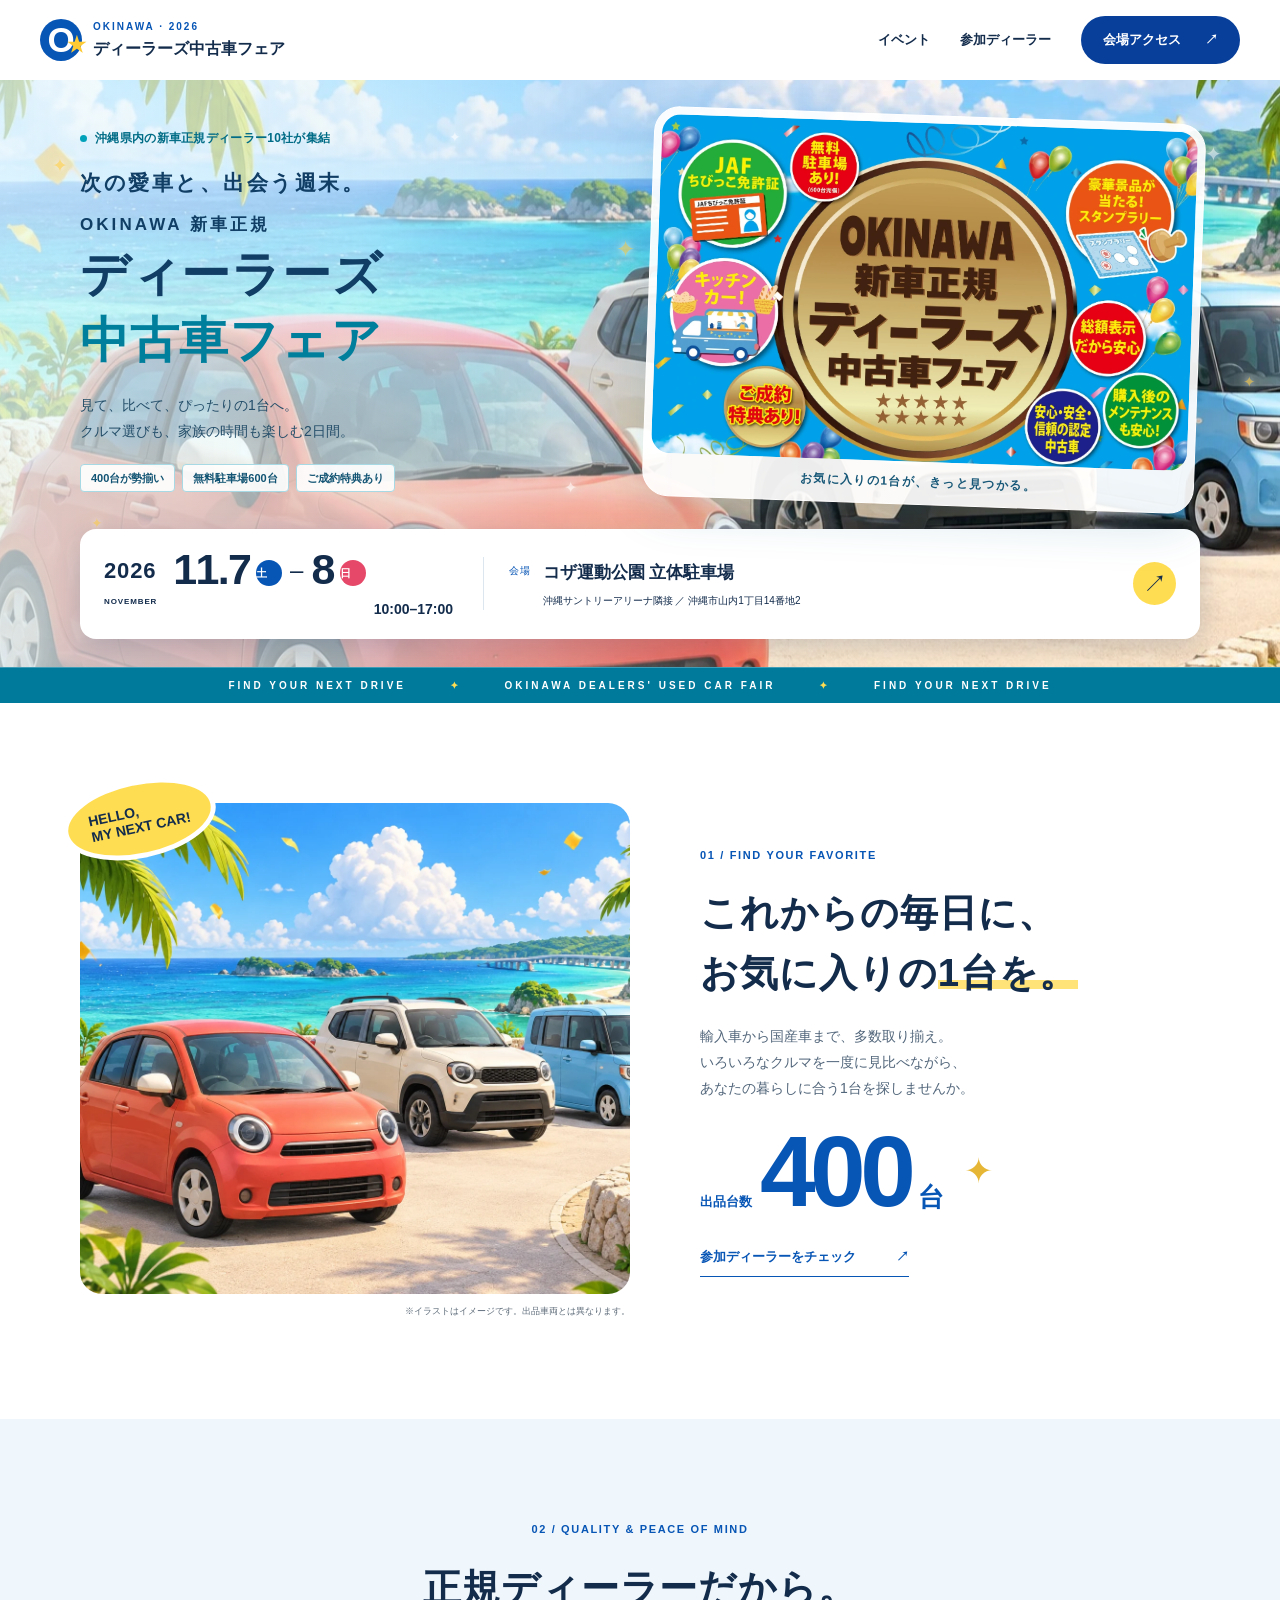
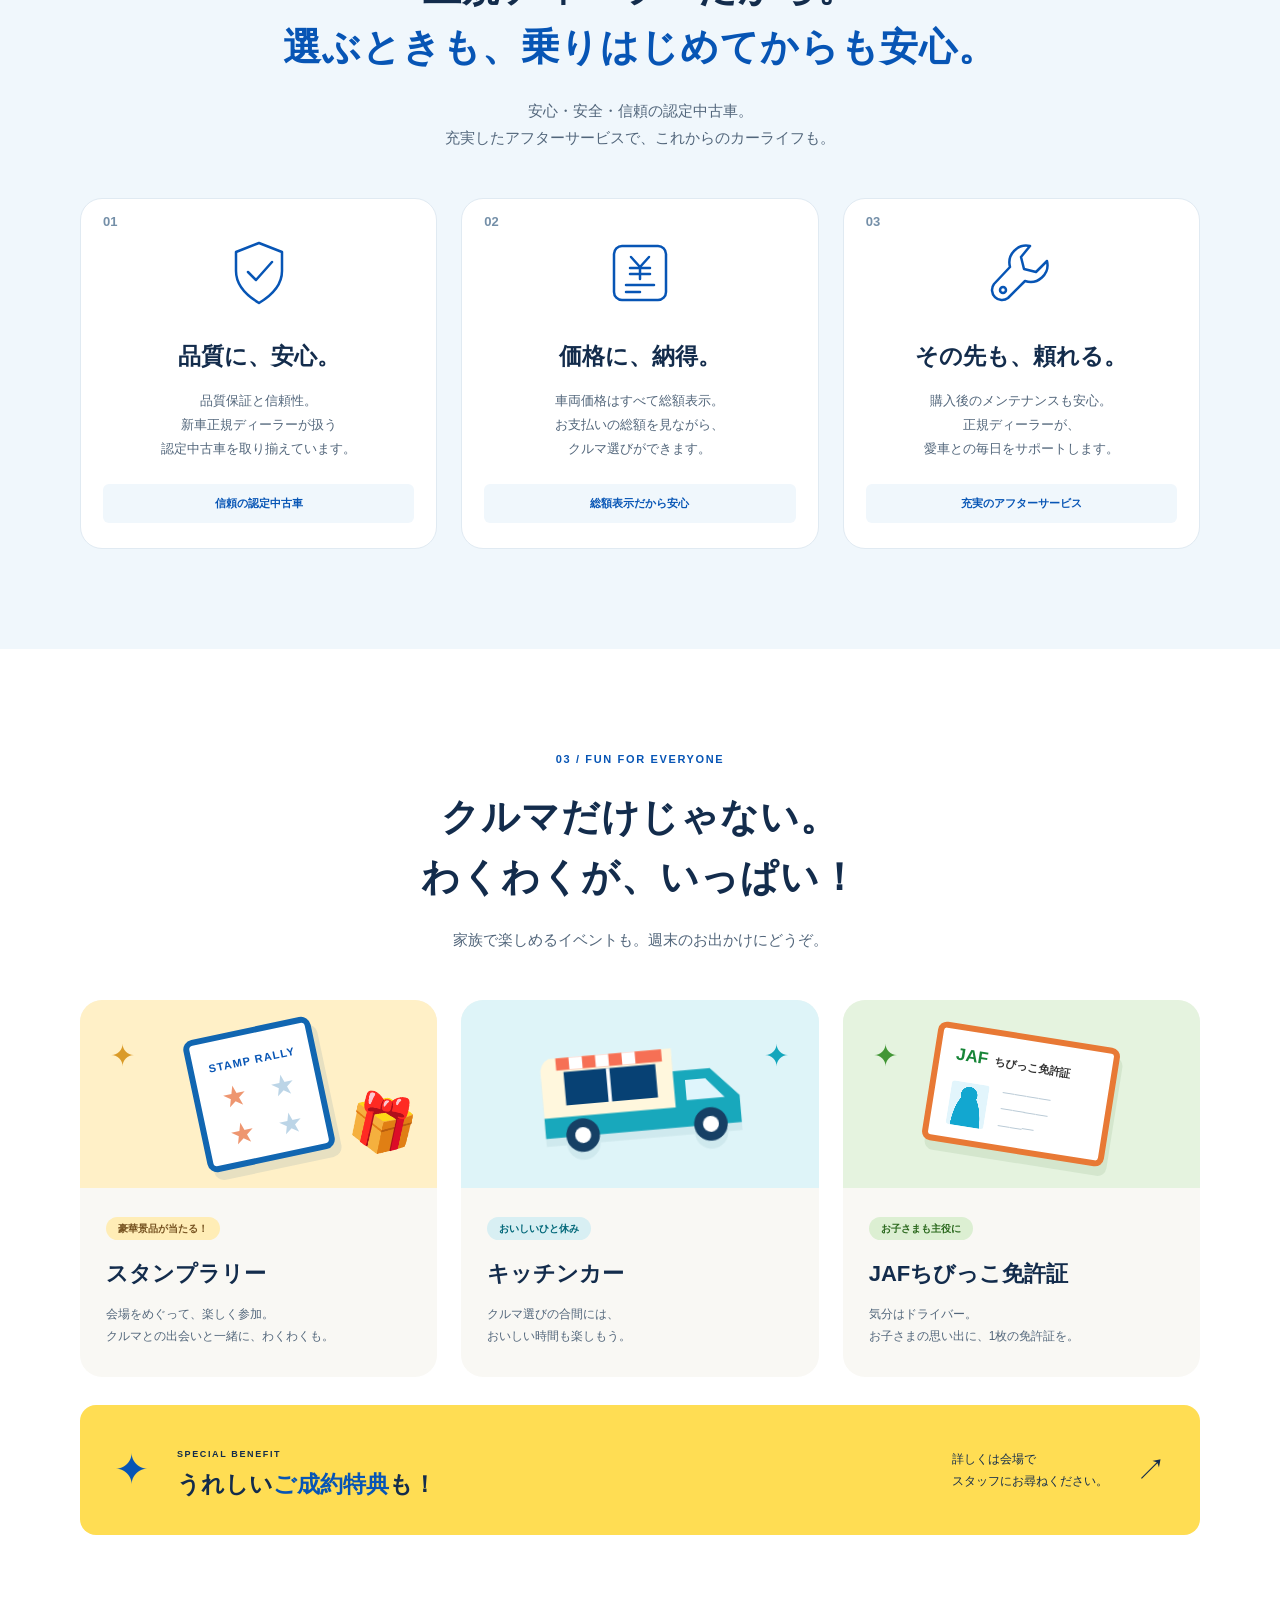
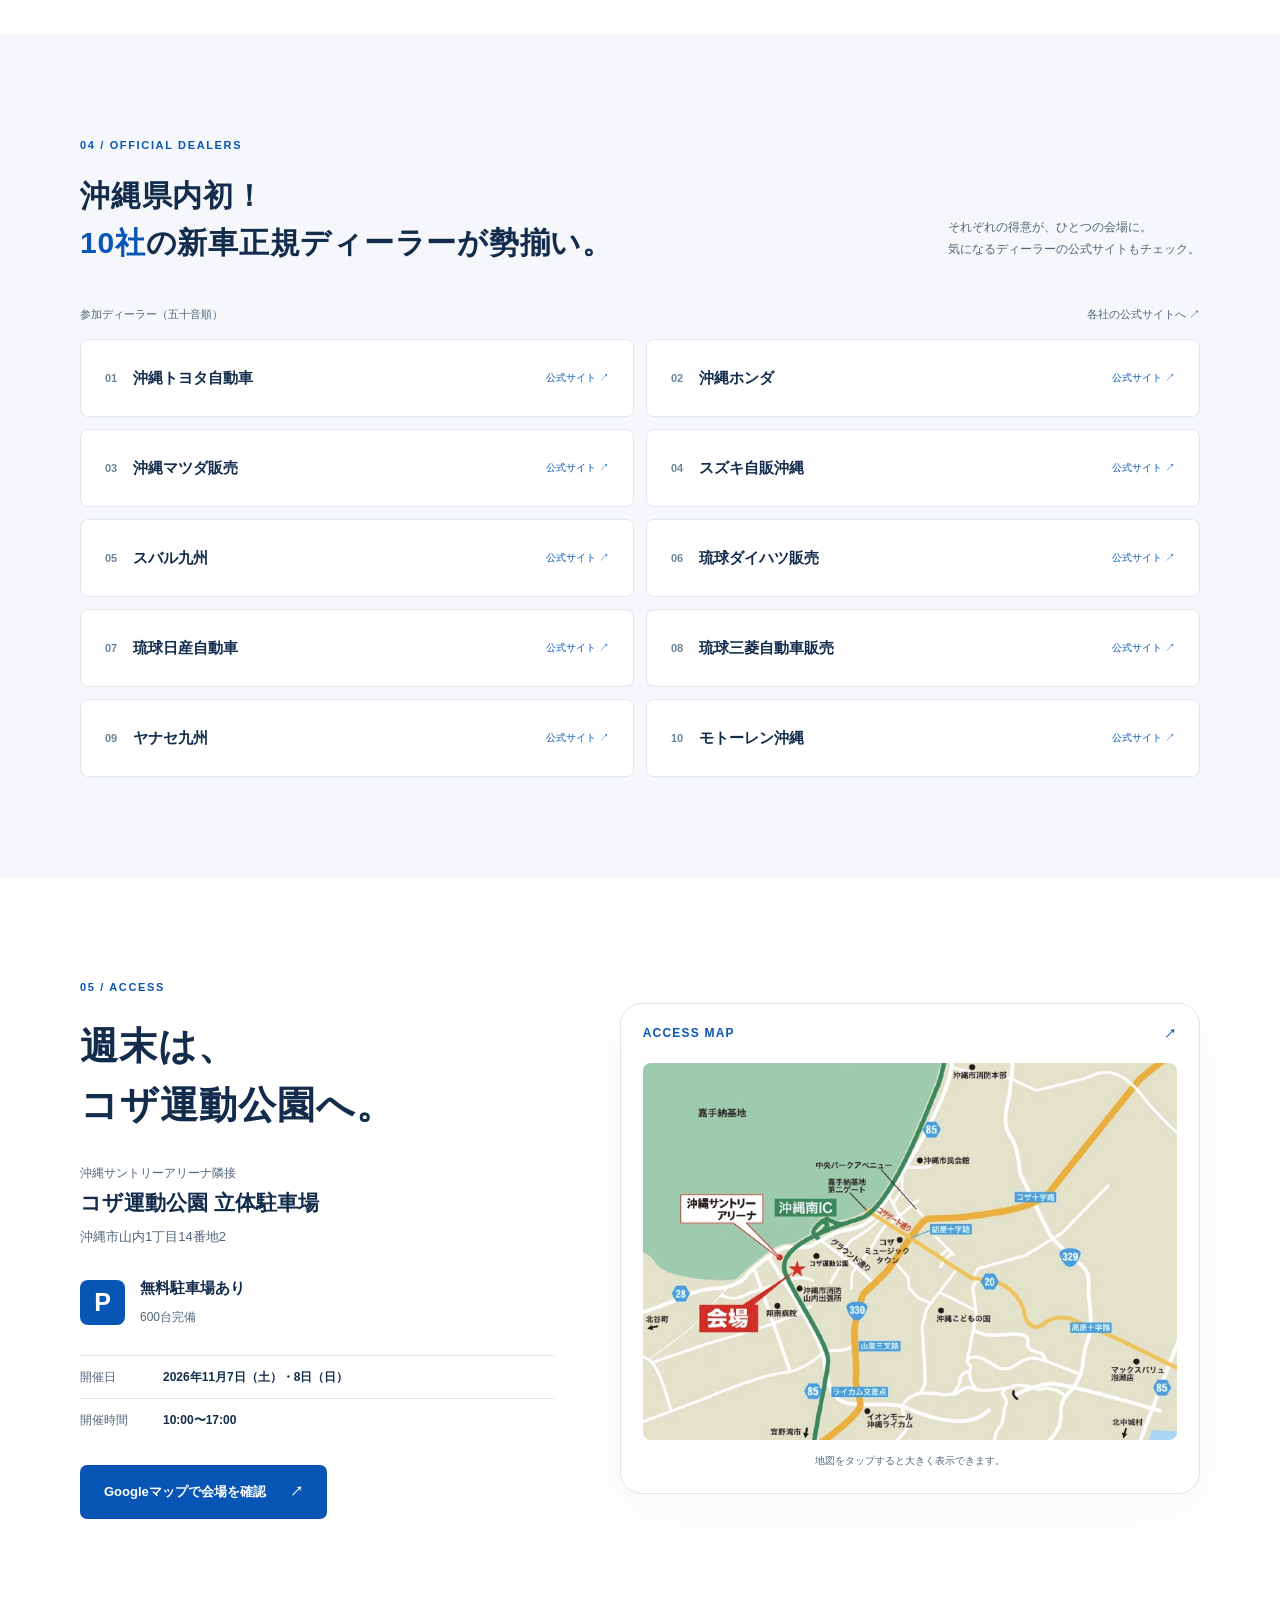
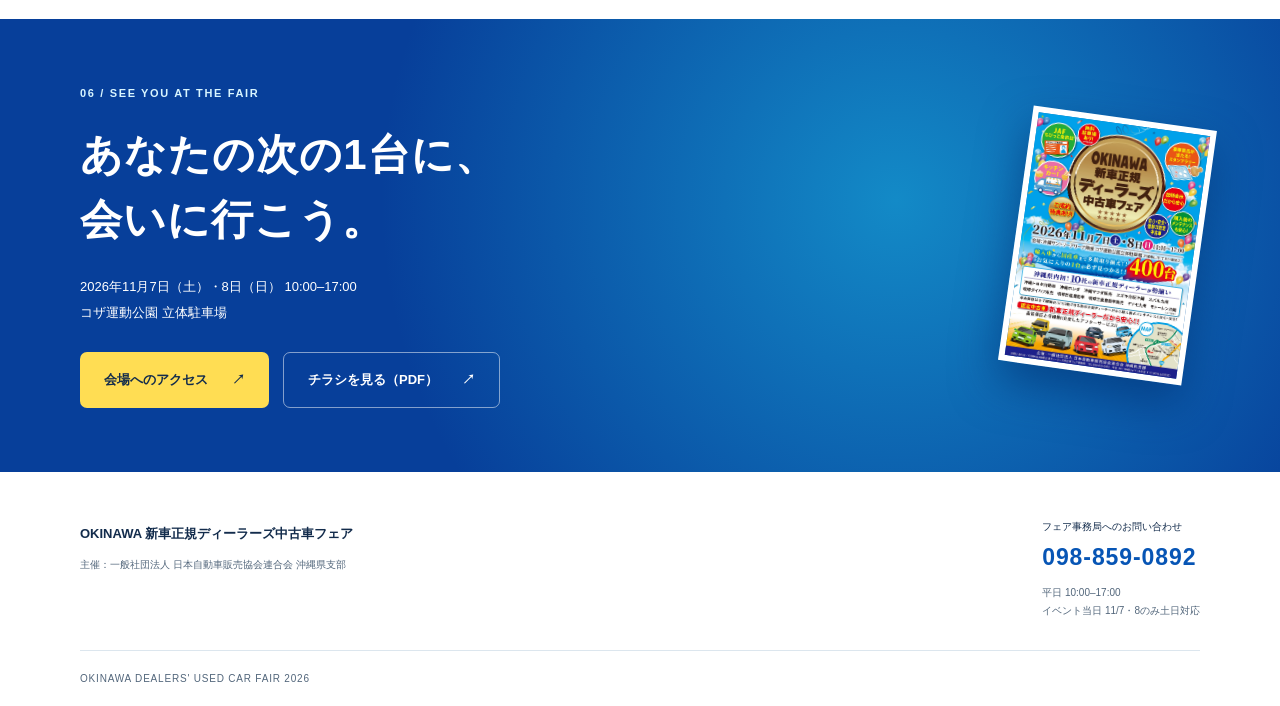
==== index.html @ 6bed88ba "Publish desktop hero sparkle effect" ====
<!doctype html>
<html lang="ja">
<head>
  <meta charset="utf-8">
  <meta name="robots" content="noindex, nofollow">
  <meta name="viewport" content="width=device-width, initial-scale=1">
  <title>OKINAWA 新車正規ディーラーズ中古車フェア｜2026年11月7日・8日</title>
  <meta name="description" content="沖縄県内10社の新車正規ディーラーが勢揃い。400台の中古車からお気に入りの1台を。2026年11月7日・8日、コザ運動公園立体駐車場で開催。無料駐車場600台完備。">
  <meta name="theme-color" content="#073f9a">
  <link rel="icon" href="./assets/favicon.svg" type="image/svg+xml">
  <link rel="stylesheet" href="./styles.css?v=20261006-sparkle9">
  <script src="./script.js?v=20261006-sparkle9" defer></script>
  <link rel="stylesheet" href="./sp-preview.css?v=20261006-sparkle9">
</head>
<body>
<svg xmlns="http://www.w3.org/2000/svg" width="0" height="0" style="position:absolute" aria-hidden="true"><symbol id="shield" viewBox="0 0 72 72"><path d="M36 6l23 9v19c0 16-13 26-23 32C26 60 13 50 13 34V15z"/><path d="M25 35l8 8 16-18"/></symbol><symbol id="price" viewBox="0 0 72 72"><rect x="10" y="9" width="52" height="54" rx="8"/><path d="M22 48h28M22 55h14M27 20l9 10 9-10M36 30v12M26 31h20M26 37h20"/></symbol><symbol id="tools" viewBox="0 0 72 72"><path d="M45 9a17 17 0 0 0-20 21L9 47a10 10 0 0 0 14 14l17-17A17 17 0 0 0 62 24L51 35l-12-3-3-12z"/><circle cx="18" cy="53" r="3"/></symbol></svg>
  <a class="skip-link" href="#main">本文へ移動</a>
  <header class="header">
    <a class="brand" href="#top" aria-label="OKINAWA ディーラーズ中古車フェア トップ"><span class="brand-mark" aria-hidden="true">O<span>★</span></span><span><small>OKINAWA · 2026</small>ディーラーズ中古車フェア</span></a>
    <nav aria-label="メインナビゲーション"><a href="#fun">イベント</a><a href="#dealers">参加ディーラー</a><a class="nav-access" href="#access">会場アクセス <span aria-hidden="true">↗</span></a></nav>
  </header>
  <main id="main">
    <section class="hero" id="top" aria-labelledby="hero-title">
      <div class="hero-scenery" aria-hidden="true"></div>
      <div class="hero-sparkles" aria-hidden="true"><span style="--x:4%;--y:12%;--size:22px;--delay:-0.00s">✦</span><span style="--x:35%;--y:8%;--size:16px;--delay:-0.31s">✦</span><span style="--x:48%;--y:25%;--size:27px;--delay:-0.62s">✦</span><span style="--x:94%;--y:10%;--size:24px;--delay:-0.93s">✦</span><span style="--x:97%;--y:47%;--size:18px;--delay:-1.24s">✦</span><span style="--x:44%;--y:64%;--size:19px;--delay:-1.55s">✦</span><span style="--x:7%;--y:70%;--size:16px;--delay:-1.86s">✦</span><span style="--x:54%;--y:7%;--size:12px;--delay:-2.17s">✦</span><span style="--x:73%;--y:73%;--size:14px;--delay:-2.48s">✦</span><span style="--x:29%;--y:76%;--size:13px;--delay:-2.79s">✦</span></div>
      <div class="hero-inner container">
        <div class="sp-hero-visual"><img src="./assets/hero-sp.webp" alt="" width="1024" height="1536" fetchpriority="high"><small>※車両・風景はイメージです。</small></div>
        <div class="hero-copy">
          <p class="eyebrow light"><span></span> 沖縄県内の新車正規ディーラー10社が集結</p>
          <p class="hero-kicker">次の愛車と、出会う週末。</p>
          <h1 id="hero-title"><span>OKINAWA 新車正規</span>ディーラーズ<br><em>中古車フェア</em></h1>
          <p class="hero-lead">見て、比べて、ぴったりの1台へ。<br>クルマ選びも、家族の時間も楽しむ2日間。</p>
          <div class="hero-tags"><span>400台が勢揃い</span><span>無料駐車場600台</span><span>ご成約特典あり</span></div>
        </div>
        <div class="hero-art"><img src="./assets/hero-flyer.webp" alt="金色のメダルを囲むバルーン。JAFちびっこ免許証、キッチンカー、スタンプラリーも楽しめる中古車フェア" width="1489" height="943" fetchpriority="high"><span class="art-caption">お気に入りの1台が、きっと見つかる。</span></div>
        <div class="event-bar">
          <div class="event-date"><span class="date-year">2026<br><small>NOVEMBER</small></span><div><time datetime="2026-11-07">11.7<span class="day saturday">土</span></time><span class="date-separator">–</span><time datetime="2026-11-08">8<span class="day sunday">日</span></time><span class="time">10:00–17:00</span></div></div>
          <div class="event-place"><span class="label">会場</span><div><strong>コザ運動公園 立体駐車場</strong><small>沖縄サントリーアリーナ隣接 ／ 沖縄市山内1丁目14番地2</small></div></div>
          <a class="round-arrow" href="#access" aria-label="会場へのアクセスを見る">↗</a>
        </div>
      </div>
      <div class="hero-bottom" aria-hidden="true">FIND YOUR NEXT DRIVE <span>✦</span> OKINAWA DEALERS' USED CAR FAIR <span>✦</span> FIND YOUR NEXT DRIVE</div>
    </section>

    <section class="section selection container" aria-labelledby="selection-title">
      <div class="selection-photo"><img src="./assets/okinawa-drive.webp" alt="沖縄の青い海を背景に並ぶ、赤・白・青の車のイメージイラスト" width="1536" height="1024" loading="lazy"><span class="photo-note">※イラストはイメージです。出品車両とは異なります。</span><div class="photo-sticker">HELLO,<br>MY NEXT CAR!</div></div>
      <div class="selection-copy"><p class="eyebrow">01 / FIND YOUR FAVORITE</p><h2 id="selection-title">これからの毎日に、<br>お気に入りの<span class="underline">1台を。</span></h2><p>輸入車から国産車まで、多数取り揃え。<br>いろいろなクルマを一度に見比べながら、<br class="desktop-only">あなたの暮らしに合う1台を探しませんか。</p><div class="big-number"><span>出品台数</span><strong>400</strong><b>台</b><span class="number-star" aria-hidden="true">✦</span></div><a class="text-link" href="#dealers">参加ディーラーをチェック <span aria-hidden="true">↗</span></a></div>
    </section>

    <section class="section trust" id="quality" aria-labelledby="trust-title"><div class="container">
      <div class="section-heading"><p class="eyebrow">02 / QUALITY & PEACE OF MIND</p><h2 id="trust-title">正規ディーラーだから。<br><span class="blue">選ぶときも、乗りはじめてからも安心。</span></h2><p>安心・安全・信頼の認定中古車。<br>充実したアフターサービスで、これからのカーライフも。</p></div>
      <div class="trust-grid">
        <article class="trust-card"><span class="card-number">01</span><svg class="line-icon" aria-hidden="true"><use href="#shield"/></svg><h3>品質に、安心。</h3><p>品質保証と信頼性。<br>新車正規ディーラーが扱う<br>認定中古車を取り揃えています。</p><span class="card-tag">信頼の認定中古車</span></article>
        <article class="trust-card"><span class="card-number">02</span><svg class="line-icon" aria-hidden="true"><use href="#price"/></svg><h3>価格に、納得。</h3><p>車両価格はすべて総額表示。<br>お支払いの総額を見ながら、<br>クルマ選びができます。</p><span class="card-tag">総額表示だから安心</span></article>
        <article class="trust-card"><span class="card-number">03</span><svg class="line-icon" aria-hidden="true"><use href="#tools"/></svg><h3>その先も、頼れる。</h3><p>購入後のメンテナンスも安心。<br>正規ディーラーが、<br>愛車との毎日をサポートします。</p><span class="card-tag">充実のアフターサービス</span></article>
      </div>
    </div></section>

    <section class="section fun container" id="fun" aria-labelledby="fun-title"><div class="section-heading"><p class="eyebrow">03 / FUN FOR EVERYONE</p><h2 id="fun-title">クルマだけじゃない。<br>わくわくが、いっぱい！</h2><p>家族で楽しめるイベントも。週末のお出かけにどうぞ。</p></div>
      <div class="fun-grid">
        <article class="fun-card stamp"><div class="fun-art" aria-hidden="true"><div class="stamp-sheet"><span>STAMP RALLY</span><div>★<i>★</i>★<i>★</i></div></div><span class="spark">✦</span><span class="gift-box">🎁</span></div><div class="fun-content"><span class="pill">豪華景品が当たる！</span><h3>スタンプラリー</h3><p>会場をめぐって、楽しく参加。<br>クルマとの出会いと一緒に、わくわくも。</p></div></article>
        <article class="fun-card food"><div class="fun-art" aria-hidden="true"><svg class="truck" viewBox="0 0 260 145"><path fill="#fff7dd" d="M30 24h139v77H20V41a17 17 0 0 1 10-17"/><path fill="#18a8bc" d="M169 50h42l31 33v31H20V91h149z"/><path fill="#dff5fc" d="M182 61h23l20 23h-43z"/><path fill="#074174" d="M46 40h104v38H46z"/><path fill="#fff" d="M94 40h4v38h-4z"/><path fill="#f67055" d="M38 24h120v14H38z"/><path fill="#fff" d="M53 24h15v14H53zm30 0h15v14H83zm30 0h15v14h-15z"/><circle cx="62" cy="113" r="19" fill="#164065"/><circle cx="62" cy="113" r="9" fill="#fff"/><circle cx="207" cy="113" r="19" fill="#164065"/><circle cx="207" cy="113" r="9" fill="#fff"/></svg><span class="spark">✦</span></div><div class="fun-content"><span class="pill">おいしいひと休み</span><h3>キッチンカー</h3><p>クルマ選びの合間には、<br>おいしい時間も楽しもう。</p></div></article>
        <article class="fun-card kids"><div class="fun-art" aria-hidden="true"><div class="license"><b>JAF</b><span>ちびっこ免許証</span><div><i></i><span>━━━━<br>━━━━<br>━━━</span></div></div><span class="spark">✦</span></div><div class="fun-content"><span class="pill">お子さまも主役に</span><h3>JAFちびっこ免許証</h3><p>気分はドライバー。<br>お子さまの思い出に、1枚の免許証を。</p></div></article>
      </div>
      <div class="benefit"><span class="benefit-icon" aria-hidden="true">✦</span><div><small>SPECIAL BENEFIT</small><h3>うれしい<span>ご成約特典</span>も！</h3></div><p>詳しくは会場で<br>スタッフにお尋ねください。</p><span aria-hidden="true">↗</span></div>
    </section>

    <section class="section dealers" id="dealers" aria-labelledby="dealers-title"><div class="container"><div class="dealer-heading"><div><p class="eyebrow">04 / OFFICIAL DEALERS</p><h2 id="dealers-title">沖縄県内初！<br><span class="blue">10社</span>の新車正規ディーラーが勢揃い。</h2></div><p>それぞれの得意が、ひとつの会場に。<br>気になるディーラーの公式サイトもチェック。</p></div><p class="small-label">参加ディーラー（五十音順）<span>各社の公式サイトへ ↗</span></p>
      <div class="dealer-grid">
        <a href="https://www.okinawa-toyota.co.jp/" rel="noopener noreferrer"><span class="dealer-no">01</span><strong>沖縄トヨタ自動車</strong><span class="dealer-link">公式サイト ↗</span></a>
        <a href="https://www.okinawa-honda.com/" rel="noopener noreferrer"><span class="dealer-no">02</span><strong>沖縄ホンダ</strong><span class="dealer-link">公式サイト ↗</span></a>
        <a href="https://okinawa-mazda.jp/" rel="noopener noreferrer"><span class="dealer-no">03</span><strong>沖縄マツダ販売</strong><span class="dealer-link">公式サイト ↗</span></a>
        <a href="https://www.suzuki.co.jp/dealer/sj-okinawa/" rel="noopener noreferrer"><span class="dealer-no">04</span><strong>スズキ自販沖縄</strong><span class="dealer-link">公式サイト ↗</span></a>
        <a href="https://kyushu-subaru.jp/okinawa/" rel="noopener noreferrer"><span class="dealer-no">05</span><strong>スバル九州</strong><span class="dealer-link">公式サイト ↗</span></a>
        <a href="https://www.ryukyu-daihatsu.co.jp/" rel="noopener noreferrer"><span class="dealer-no">06</span><strong>琉球ダイハツ販売</strong><span class="dealer-link">公式サイト ↗</span></a>
        <a href="https://ni-ryukyu.nissan-dealer.jp/top.html" rel="noopener noreferrer"><span class="dealer-no">07</span><strong>琉球日産自動車</strong><span class="dealer-link">公式サイト ↗</span></a>
        <a href="https://www.ryukyu-mitsubishi.co.jp/" rel="noopener noreferrer"><span class="dealer-no">08</span><strong>琉球三菱自動車販売</strong><span class="dealer-link">公式サイト ↗</span></a>
        <a href="https://www.yanase.co.jp/mercedes-benz/store/011401/info/" rel="noopener noreferrer"><span class="dealer-no">09</span><strong>ヤナセ九州</strong><span class="dealer-link">公式サイト ↗</span></a>
        <a href="https://okinawa.bmw.jp/ja" rel="noopener noreferrer"><span class="dealer-no">10</span><strong>モトーレン沖縄</strong><span class="dealer-link">公式サイト ↗</span></a>
      </div>
    </div></section>

    <section class="section access container" id="access" aria-labelledby="access-title"><div class="access-copy"><p class="eyebrow">05 / ACCESS</p><h2 id="access-title">週末は、<br>コザ運動公園へ。</h2><p class="access-sub">沖縄サントリーアリーナ隣接</p><h3>コザ運動公園 立体駐車場</h3><p>沖縄市山内1丁目14番地2</p><div class="parking"><span aria-hidden="true">P</span><div><strong>無料駐車場あり</strong><small>600台完備</small></div></div><dl class="access-details"><div><dt>開催日</dt><dd>2026年11月7日（土）・8日（日）</dd></div><div><dt>開催時間</dt><dd>10:00〜17:00</dd></div></dl><a class="button blue-button" href="https://www.google.com/maps/search/?api=1&amp;query=コザ運動公園立体駐車場" rel="noopener noreferrer">Googleマップで会場を確認 <span aria-hidden="true">↗</span></a></div><div class="map-panel"><span class="map-heading">ACCESS MAP <span aria-hidden="true">↗</span></span><p class="pinch-hint">指2本で広げて（ピンチアウトして）ご覧ください。</p><a href="./assets/access-map.webp" rel="noopener" aria-label="アクセス地図を大きく表示"><img src="./assets/access-map.webp" alt="沖縄南ICの南側、沖縄サントリーアリーナ隣接のコザ運動公園が会場。周辺にはコザ十字路、胡屋十字路、国道330号があります。" width="759" height="536" loading="lazy"></a><span class="map-note">地図をタップすると大きく表示できます。</span></div></section>

    <section class="visit" id="visit" aria-labelledby="visit-title"><div class="container visit-inner"><div><p class="eyebrow light">06 / SEE YOU AT THE FAIR</p><h2 id="visit-title">あなたの次の1台に、<br>会いに行こう。</h2><p>2026年11月7日（土）・8日（日） 10:00–17:00<br>コザ運動公園 立体駐車場</p><div class="visit-buttons"><a class="button yellow-button" href="#access">会場へのアクセス <span aria-hidden="true">↗</span></a><a class="button outline-button" href="./assets/flyer.pdf" rel="noopener">チラシを見る（PDF） <span aria-hidden="true">↗</span></a></div></div><a class="flyer-preview" href="./assets/flyer.pdf" rel="noopener" aria-label="イベントのチラシPDFを開く"><img src="./assets/flyer.webp" alt="OKINAWA新車正規ディーラーズ中古車フェアのチラシ" width="1489" height="2106" loading="lazy"></a></div></section>
  </main>
  <footer class="footer container"><div><strong>OKINAWA 新車正規ディーラーズ中古車フェア</strong><p>主催：一般社団法人 日本自動車販売協会連合会 沖縄県支部</p></div><div class="contact"><small>フェア事務局へのお問い合わせ</small><a href="tel:0988590892">098-859-0892</a><p>平日 10:00–17:00<br>イベント当日 11/7・8のみ土日対応</p></div><p class="copyright">OKINAWA DEALERS' USED CAR FAIR 2026</p></footer>
  <div class="mobile-cta"><span>11/7<span class="sat-text">土</span>・8<span class="sun-text">日</span><small>10:00–17:00</small></span><a href="#access">会場アクセス <span aria-hidden="true">↗</span></a></div>
</body>
</html>
---- styles.css ----
@charset "UTF-8";
:root{--navy:#132c4c;--blue:#0755b5;--deep:#073f9a;--cyan:#00a7de;--yellow:#ffdd53;--pale:#f0f7fc;--muted:#52667b;--line:#dce6ee;--radius:22px}
*{box-sizing:border-box}html{scroll-behavior:smooth;scroll-padding-top:90px}body{margin:0;color:var(--navy);background:#fff;font-family:"Noto Sans JP","Yu Gothic",YuGothic,"Hiragino Kaku Gothic ProN",Meiryo,sans-serif;font-feature-settings:"palt";line-height:1.85;-webkit-text-size-adjust:100%}a{color:inherit;text-decoration:none}button,a{-webkit-tap-highlight-color:transparent}img{display:block;max-width:100%;height:auto}h1,h2,h3,p{margin:0}h2{font-size:clamp(27px,3vw,40px);line-height:1.55;letter-spacing:.025em;font-weight:900}h3{line-height:1.55}a:focus-visible{outline:3px solid #e57a00;outline-offset:6px}a{transition:background .2s,color .2s,transform .2s,box-shadow .2s}.container{width:min(1120px,calc(100% - 80px));margin-inline:auto}.section{padding-block:100px}.blue{color:var(--blue)}.eyebrow{font-size:11px;font-weight:800;letter-spacing:.15em;color:var(--blue);margin-bottom:18px}.eyebrow.light{color:#d8f5ff}.section-heading{text-align:center;margin-bottom:46px}.section-heading p:last-child{margin-top:20px;color:var(--muted);font-size:15px}.skip-link{position:fixed;top:-90px;left:16px;z-index:30;background:#fff;padding:10px}.skip-link:focus{top:10px}
.header{height:80px;display:flex;align-items:center;justify-content:space-between;padding-inline:40px;max-width:1600px;margin:auto;background:#fff}.brand{display:flex;align-items:center;gap:11px;font-weight:900;font-size:16px;line-height:1.4}.brand small{display:block;color:var(--blue);font-size:10px;letter-spacing:.2em;margin-bottom:4px}.brand-mark{width:42px;height:42px;border-radius:50%;background:var(--blue);color:#fff;font:900 35px/42px Arial;text-align:center;position:relative}.brand-mark span{position:absolute;right:-4px;bottom:-5px;font-size:19px;color:#ffcb34}.header nav{display:flex;align-items:center;gap:30px;font-size:13px;font-weight:700}.header nav>a:hover{color:var(--blue)}.header .nav-access{padding:12px 22px;border-radius:30px;background:var(--deep);color:white}.nav-access span{margin-left:20px}.header .nav-access:hover{background:#062c72;color:white}
.hero{background:radial-gradient(ellipse at 90% 0%,#14b9e8 0%,transparent 56%),linear-gradient(115deg,#043689,#0474c7);color:#fff;position:relative;overflow:hidden}.hero:before{content:"";position:absolute;width:850px;height:850px;border:1px solid #ffffff1f;border-radius:50%;left:-500px;top:-200px;pointer-events:none}.hero-inner{padding-block:35px 28px;display:grid;grid-template-columns:1fr 1.05fr;gap:24px 42px;align-items:center;position:relative}.hero-copy .eyebrow{letter-spacing:.025em;font-size:12px;margin-bottom:14px;display:flex;align-items:center;gap:8px}.hero-copy .eyebrow>span{height:7px;width:7px;background:var(--yellow);border-radius:50%}.hero-kicker{font-size:21px;font-weight:700;letter-spacing:.12em;margin-bottom:12px}.hero h1{font-size:clamp(34px,3.8vw,52px);line-height:1.35;letter-spacing:.015em;font-weight:900}.hero h1>span{display:block;font-size:17px;letter-spacing:.18em;margin-bottom:5px}.hero h1 em{font-style:normal;color:var(--yellow)}.hero-lead{font-size:14px;line-height:1.9;margin-top:18px;color:#e4f5ff}.hero-tags{display:flex;gap:7px;margin-top:19px;flex-wrap:wrap}.hero-tags span{border:1px solid #ffffff59;border-radius:4px;padding:3px 10px;font-size:11px;font-weight:700}.hero-art{position:relative;padding:7px;background:#ffffff20;border:1px solid #ffffff4a;border-radius:26px;transform:rotate(2deg);box-shadow:0 20px 50px #00255945}.hero-art img{width:100%;border-radius:19px;aspect-ratio:1.58;object-fit:cover}.art-caption{display:block;font-size:12px;text-align:center;letter-spacing:.12em;padding-block:9px 3px;color:#fff;font-weight:700}.event-bar{grid-column:1/-1;display:flex;align-items:center;gap:25px;background:#fff;color:var(--navy);padding:19px 24px;border-radius:16px;box-shadow:0 8px 28px #00255c30}.event-date{display:flex;align-items:center;gap:16px;flex-shrink:0}.date-year{font:bold 22px/1.15 Arial;letter-spacing:.04em}.date-year small{font-size:8px}.event-date>div{display:flex;align-items:center;gap:8px;flex-wrap:wrap}.event-date time{font:800 43px/1 Arial;letter-spacing:-.04em;white-space:nowrap}.day{font:700 11px/26px sans-serif;display:inline-block;color:white;width:26px;height:26px;border-radius:50%;vertical-align:middle;margin-left:6px}.saturday{background:var(--blue)}.sunday{background:#e54868}.date-separator{font-size:24px}.time{font:bold 14px/1.4 Arial;display:block;width:100%;text-align:right;padding-right:5px}.event-place{display:flex;gap:12px;border-left:1px solid var(--line);padding-left:25px;flex:1}.label{font-size:10px;letter-spacing:.08em;color:var(--blue);padding-top:5px;flex-shrink:0}.event-place strong{display:block;font-size:17px}.event-place small{display:block;font-size:10px;margin-top:4px}.round-arrow{display:grid;place-items:center;width:43px;height:43px;background:var(--yellow);border-radius:50%;font-size:24px;flex-shrink:0}.round-arrow:hover{transform:translate(2px,-2px)}.hero-bottom{white-space:nowrap;text-align:center;border-top:1px solid #ffffff30;padding:10px;font:700 10px/1.5 Arial;letter-spacing:.3em;color:#def4ff}.hero-bottom span{color:var(--yellow);padding:0 38px}
.selection{display:grid;grid-template-columns:1.1fr 1fr;align-items:center;gap:70px}.selection-photo{position:relative}.selection-photo img{border-radius:var(--radius);aspect-ratio:1.12;object-fit:cover}.photo-note{display:block;text-align:right;font-size:9px;color:#5d6b79;margin-top:9px}.photo-sticker{position:absolute;left:-18px;top:-23px;background:var(--yellow);color:var(--navy);padding:18px 22px;border-radius:50%;font:900 14px/1.15 Arial;transform:rotate(-12deg);border:5px solid white}.selection-copy>p:not(.eyebrow){font-size:14px;color:var(--muted);margin-top:22px}.underline{background:linear-gradient(transparent 68%,#ffe378 68%,#ffe378 88%,transparent 88%)}.big-number{display:flex;align-items:baseline;gap:8px;margin-block:12px;color:var(--blue)}.big-number>span:first-child{font-size:13px;font-weight:bold}.big-number strong{font:900 100px/1.15 Arial;letter-spacing:-.055em}.big-number b{font-size:26px}.number-star{color:#e6b736;font-size:35px;align-self:center;margin-left:12px}.text-link{display:inline-flex;gap:40px;border-bottom:1px solid var(--blue);padding-bottom:7px;font-size:13px;font-weight:700;color:var(--blue)}.text-link:hover{gap:48px}
.trust{background:var(--pale)}.trust-grid{display:grid;grid-template-columns:repeat(3,1fr);gap:24px}.trust-card{position:relative;text-align:center;background:#fff;padding:38px 22px 25px;border-radius:var(--radius);border:1px solid #e0eaf2}.card-number{position:absolute;left:22px;top:15px;font:bold 13px Arial;color:#748fa8}.line-icon{width:72px;height:72px;fill:none;stroke:var(--blue);stroke-width:2.5;stroke-linecap:round;stroke-linejoin:round;margin-bottom:20px}.trust-card h3{font-size:23px;margin-bottom:15px}.trust-card p{font-size:13px;color:var(--muted)}.card-tag{display:block;margin-top:23px;padding:9px 4px;background:var(--pale);color:var(--blue);border-radius:6px;font-size:11px;font-weight:700}
.fun-grid{display:grid;grid-template-columns:repeat(3,1fr);gap:24px}.fun-card{border-radius:var(--radius);overflow:hidden;background:#f9f8f4}.fun-art{height:188px;position:relative;display:flex;align-items:center;justify-content:center;overflow:hidden}.stamp .fun-art{background:#fff0c7}.food .fun-art{background:#def4f8}.kids .fun-art{background:#e5f3df}.fun-content{padding:24px 26px 30px}.pill{font-size:10px;font-weight:700;color:#765220;background:#ffedb6;border-radius:30px;padding:6px 12px}.food .pill{color:#006778;background:#d8eff3}.kids .pill{color:#2a681d;background:#dcefd2}.fun-content h3{font-size:22px;margin-top:15px;margin-bottom:12px}.fun-content p{font-size:12px;color:var(--muted)}.stamp-sheet{background:#fff;border:6px solid #1166b1;border-radius:10px;padding:10px 15px;transform:rotate(-12deg);box-shadow:5px 9px 0 #16518e1a;color:#0755b5}.stamp-sheet>span{font:bold 11px Arial;letter-spacing:.1em}.stamp-sheet>div{display:grid;grid-template-columns:1fr 1fr;gap:3px 10px;font-size:25px;line-height:1.4;text-align:center;color:#ee9670}.stamp-sheet i{font-style:normal;color:#bcd5e7}.gift-box{font-size:55px;position:absolute;right:20px;bottom:12px;transform:rotate(12deg)}.spark{position:absolute;left:30px;top:28px;color:#da9b29;font-size:30px}.truck{width:230px;transform:rotate(-5deg);filter:drop-shadow(0 8px 0 #11517712)}.food .spark{left:auto;right:30px;color:#13a6bc}.license{background:#fff;border:6px solid #e87935;padding:10px 16px;border-radius:9px;transform:rotate(9deg);width:184px;box-shadow:4px 9px 0 #3d73301a}.license>b{font:bold 17px Arial;color:#178538}.license>span{font-size:11px;color:#333;font-weight:700;margin-left:7px}.license>div{display:flex;gap:14px;margin-top:8px;align-items:center}.license>div>i{width:38px;height:44px;background:radial-gradient(circle at 50% 28%,#12a7d0 0 22%,transparent 23%),radial-gradient(ellipse at 50% 110%,#12a7d0 0 55%,transparent 56%),#e2f5fc;border-radius:3px}.license>div>span{color:#b8c9d5;font-size:12px;line-height:1.4}.kids .spark{color:#429636}.benefit{display:flex;align-items:center;gap:28px;background:var(--yellow);padding:26px 34px;margin-top:28px;border-radius:16px}.benefit-icon{font-size:42px;color:var(--blue)}.benefit small{font:bold 9px Arial;letter-spacing:.18em}.benefit h3{font-size:23px}.benefit h3 span{color:var(--blue)}.benefit p{font-size:12px;margin-left:auto}.benefit>span:last-child{font-size:30px}
.dealers{background:#f5f7fa}.dealer-heading{display:flex;gap:40px;align-items:end;justify-content:space-between;margin-bottom:38px}.dealer-heading h2{font-size:30px}.dealer-heading>p{font-size:12px;color:var(--muted);flex-shrink:0;padding-bottom:6px}.small-label{display:flex;justify-content:space-between;font-size:11px;color:var(--muted);margin-bottom:15px}.dealer-grid{display:grid;grid-template-columns:1fr 1fr;gap:12px}.dealer-grid>a{display:flex;align-items:center;gap:16px;background:#fff;border:1px solid #e0e7ee;padding:20px 24px;border-radius:8px;min-height:78px}.dealer-grid>a:hover{border-color:var(--blue);transform:translateY(-2px);box-shadow:0 6px 18px #10334c0d}.dealer-no{font:bold 11px Arial;color:#6985a0}.dealer-grid strong{font-size:15px}.dealer-link{font-size:10px;color:var(--blue);margin-left:auto;white-space:nowrap}
.access{display:grid;grid-template-columns:.9fr 1.1fr;gap:65px;align-items:center}.access-sub{font-size:12px;margin-top:27px;color:var(--muted)}.access h3{font-size:21px;margin-top:3px}.access-copy>p:not(.eyebrow):not(.access-sub){font-size:13px;margin-top:6px;color:var(--muted)}.parking{display:flex;align-items:center;gap:15px;margin-top:24px}.parking>span{font:700 25px/45px Arial;background:var(--blue);color:#fff;width:45px;text-align:center;border-radius:8px}.parking strong{display:block;font-size:15px}.parking small{font-size:12px;color:var(--muted)}.access-details{margin-block:24px}.access-details>div{display:flex;border-top:1px solid var(--line);padding-block:10px;font-size:12px;gap:18px}.access-details dt{color:var(--muted);width:65px;flex-shrink:0}.access-details dd{margin:0;font-weight:700}.button{display:inline-flex;align-items:center;justify-content:space-between;gap:24px;padding:15px 24px;border-radius:7px;font-size:13px;font-weight:700;min-height:54px}.button:hover{transform:translateY(-3px);box-shadow:0 6px 18px #002e6226}.blue-button{background:var(--blue);color:white}.map-panel{border:1px solid var(--line);border-radius:var(--radius);padding:22px;background:#fff;box-shadow:0 15px 60px #103d710a}.map-heading{display:flex;justify-content:space-between;font:bold 12px Arial;letter-spacing:.1em;margin-bottom:20px;color:var(--blue)}.map-panel img{width:100%;border-radius:8px}.pinch-hint{display:none;font-size:11px;color:var(--muted);margin-bottom:14px}.map-note{display:block;font-size:10px;color:var(--muted);margin-top:12px;text-align:center}
.visit{background:radial-gradient(circle at 70% 40%,#138ac7,transparent 55%),#073f9a;color:#fff;overflow:hidden}.visit-inner{display:flex;justify-content:space-between;align-items:center;padding-block:64px;gap:50px}.visit h2{font-size:42px}.visit p:not(.eyebrow){font-size:13px;line-height:2;margin-top:22px}.visit-buttons{display:flex;gap:14px;margin-top:26px;flex-wrap:wrap}.yellow-button{background:var(--yellow);color:var(--navy)}.outline-button{border:1px solid #ffffff80;color:#fff}.flyer-preview{width:185px;flex-shrink:0;transform:rotate(8deg);box-shadow:0 20px 45px #012e7299;border:6px solid white}.flyer-preview:hover{transform:rotate(3deg) scale(1.025)}.footer{padding-block:46px 22px;display:flex;flex-wrap:wrap;justify-content:space-between;gap:20px}.footer strong{font-size:13px}.footer p{font-size:10px;color:var(--muted);margin-top:9px}.contact small{display:block;font-size:10px}.contact>a{display:block;font:bold 23px/1.5 Arial;letter-spacing:.04em;color:var(--blue);margin-top:4px}.footer .copyright{width:100%;border-top:1px solid var(--line);padding-top:22px;font:10px Arial;letter-spacing:.08em}.mobile-cta{display:none}
@media(min-width:1000px) and (max-height:800px){.hero-inner{padding-top:26px;padding-bottom:22px;row-gap:22px}.hero-art{max-width:490px;justify-self:end}.hero h1{font-size:45px}.hero-lead{margin-top:12px}.hero-kicker{font-size:19px}.hero-tags{margin-top:13px}}
@media(max-width:1100px){.header{padding-inline:28px}.header nav{gap:20px}.hero-inner{gap:25px}.event-bar{gap:18px;padding:18px}.event-place{padding-left:18px}.event-place strong{font-size:14px}.event-date time{font-size:38px}.event-place small{font-size:9px}.selection{gap:40px}.access{gap:35px}.dealer-heading{display:block}.dealer-heading>p{margin-top:18px}.dealer-grid>a{padding:18px}.dealer-grid strong{font-size:13px}}
@media(max-width:760px){html{scroll-padding-top:20px}.container{width:calc(100% - 40px)}.section{padding-block:64px}.header{height:67px;padding-inline:20px}.brand{font-size:12px;gap:9px}.brand small{font-size:8px}.brand-mark{width:33px;height:33px;font-size:28px;line-height:33px}.brand-mark span{font-size:16px}.header nav>a:not(.nav-access){display:none}.header .nav-access{padding:8px 12px;font-size:10px}.nav-access span{margin-left:4px}.hero-inner{grid-template-columns:1fr;gap:23px;padding-block:27px 24px}.hero-copy{text-align:center}.hero-copy .eyebrow{font-size:10px;justify-content:center;margin-bottom:12px}.hero-kicker{font-size:16px;letter-spacing:.09em;margin-bottom:10px}.hero h1{font-size:38px;line-height:1.32}.hero h1>span{font-size:13px;letter-spacing:.12em}.hero-lead{font-size:12px;margin-top:12px}.hero-tags{justify-content:center;margin-top:16px;gap:6px}.hero-tags span{font-size:9px;padding:3px 7px}.hero-art{width:min(100%,450px);justify-self:center;transform:rotate(1.5deg);border-radius:18px;padding:5px}.hero-art img{border-radius:13px}.art-caption{font-size:10px;padding-block:6px 2px}.event-bar{display:grid;grid-template-columns:1fr 36px;padding:18px;gap:14px 8px;border-radius:13px}.event-date{grid-column:1/-1;justify-content:center;gap:13px}.event-date time{font-size:43px}.date-year{font-size:19px}.date-year small{font-size:7px}.time{font-size:12px}.event-place{border-left:0;border-top:1px solid var(--line);padding:13px 0 0;gap:8px}.event-place strong{font-size:13px}.event-place small{font-size:9px;line-height:1.65}.label{font-size:9px}.round-arrow{width:34px;height:34px;font-size:20px;align-self:center;margin-top:13px}.hero-bottom{font-size:8px;letter-spacing:.15em;text-align:left}.hero-bottom span{padding-inline:18px}.selection{grid-template-columns:1fr;gap:35px}.selection-photo{order:2;margin-top:15px}.selection-photo img{aspect-ratio:1.4}.selection-copy{order:1}.selection-copy>p:not(.eyebrow){font-size:13px;margin-top:16px}.eyebrow{font-size:9px;margin-bottom:13px}.selection h2{font-size:30px}.big-number strong{font-size:83px}.big-number{margin-block:8px}.big-number b{font-size:23px}.big-number>span:first-child{font-size:12px}.text-link{font-size:12px}.photo-sticker{left:-8px;top:-18px;padding:14px 17px;font-size:12px}.section-heading{margin-bottom:30px}.section-heading h2{font-size:26px}.section-heading p:last-child{font-size:12px;margin-top:16px}.trust-grid{grid-template-columns:1fr;gap:14px}.trust-card{padding:25px 20px 20px;display:grid;grid-template-columns:70px 1fr;text-align:left;gap:0 20px;align-items:center}.card-number{left:12px;top:10px;font-size:10px}.line-icon{grid-column:1;grid-row:1/3;width:62px;height:62px;margin:0}.trust-card h3{grid-column:2;font-size:20px;margin-bottom:8px}.trust-card p{grid-column:2;font-size:12px}.card-tag{grid-column:1/-1;text-align:center;margin-top:15px;padding:7px;font-size:10px}.fun-grid{grid-template-columns:1fr;gap:18px}.fun-card{display:grid;grid-template-columns:125px 1fr;align-items:stretch;border-radius:16px}.fun-art{height:auto;min-height:178px}.fun-content{padding:23px 15px}.fun-content h3{font-size:17px;margin-block:12px 8px}.fun-content p{font-size:11px}.pill{font-size:9px;padding:5px 8px}.stamp-sheet{transform:rotate(-12deg) scale(.7)}.gift-box{font-size:35px;right:0;bottom:12px}.spark{font-size:22px;left:10px;top:12px}.truck{width:145px;max-width:none;flex-shrink:0;transform:rotate(-6deg)}.license{transform:rotate(9deg) scale(.66);flex-shrink:0}.food .spark{right:10px}.benefit{gap:13px;padding:20px;flex-wrap:wrap;margin-top:20px}.benefit-icon{font-size:30px}.benefit h3{font-size:19px}.benefit small{font-size:8px}.benefit p{margin-left:43px;font-size:11px}.benefit>span:last-child{margin-left:auto}.dealer-heading h2{font-size:25px}.dealer-heading>p{font-size:12px}.small-label{font-size:9px;gap:10px}.dealer-grid{grid-template-columns:1fr;gap:9px}.dealer-grid>a{padding:17px;min-height:65px;gap:12px}.dealer-grid strong{font-size:14px}.dealer-link{font-size:10px}.access{grid-template-columns:1fr;gap:32px}.access h2{font-size:31px}.access h3{font-size:21px}.access-sub{margin-top:20px}.access-details>div{font-size:11px}.map-panel{padding:17px;border-radius:16px}.pinch-hint{display:block}.map-note{font-size:9px}.map-heading{margin-bottom:15px}.access .button{width:100%;font-size:12px}.visit-inner{padding-block:50px;gap:30px;align-items:start}.visit h2{font-size:29px}.visit p:not(.eyebrow){font-size:11px}.visit-buttons{gap:10px}.visit-buttons .button{font-size:11px;padding:13px 17px;min-height:48px}.flyer-preview{display:none}.footer{padding-block:32px 105px;gap:22px}.footer strong{font-size:11px}.footer p{font-size:9px}.contact>a{font-size:24px}.mobile-cta{display:flex;position:fixed;z-index:10;bottom:0;left:0;right:0;background:#fff;padding:10px 20px calc(10px + env(safe-area-inset-bottom));box-shadow:0 -4px 20px #18365c1a;align-items:center;justify-content:space-between;gap:10px;border-top:1px solid var(--line)}.mobile-cta>span{font:bold 21px/1 Arial;white-space:nowrap}.mobile-cta small{display:block;font-size:9px;margin-top:5px;letter-spacing:.07em}.sat-text,.sun-text{font-size:10px;margin-inline:3px}.sat-text{color:var(--blue)}.sun-text{color:#d12b50}.mobile-cta>a{padding:10px 18px;background:var(--blue);color:#fff;border-radius:7px;font-size:12px;font-weight:700;display:flex;align-items:center;gap:20px;min-height:44px}.desktop-only{display:none}}
@media(max-width:760px){.hero-copy{order:0}.hero .event-bar{order:1}.hero-art{order:2}}
@media(max-width:360px){.container{width:calc(100% - 32px)}.header{padding-inline:16px}.brand{font-size:10px}.hero h1{font-size:33px}.hero-copy .eyebrow{font-size:9px}.hero-tags span{font-size:8px}.event-date time{font-size:37px}.event-date{gap:10px}.event-bar{padding:15px}.fun-card{grid-template-columns:103px 1fr}.fun-content{padding:20px 12px}.fun-content h3{font-size:15px}.fun-content p{font-size:10px}.dealer-grid strong{font-size:12px}.dealer-grid>a{gap:9px}.dealer-link{font-size:9px}.section-heading h2{font-size:23px}.small-label{font-size:8px}.mobile-cta{padding-inline:16px}.mobile-cta>a{gap:10px;padding-inline:14px}}
@media(prefers-reduced-motion:reduce){html{scroll-behavior:auto}a{transition:none}}
@media print{.header nav,.mobile-cta,.hero-bottom{display:none}.section{padding-block:28px}.hero,.visit{print-color-adjust:exact;-webkit-print-color-adjust:exact}.container{width:100%}.header{padding:0}.footer{padding-bottom:20px}a{break-inside:avoid}}

/* A lightweight cinematic background, using the project's original illustration. */
.hero{isolation:isolate}
.hero-scenery{position:absolute;inset:-5%;z-index:-2;background:url('./assets/okinawa-drive.webp') center 57%/cover no-repeat;transform:scale(1.04);pointer-events:none}
.hero:after{content:"";position:absolute;inset:0;z-index:-1;background:linear-gradient(90deg,rgba(3,31,76,.82),rgba(3,50,100,.57) 48%,rgba(0,90,146,.38));pointer-events:none}
.hero:before{display:none}
.hero.motion-enabled .hero-scenery{animation:scenic-drift 5s ease-out both}
@keyframes scenic-drift{from{transform:scale(1.04) translate3d(-1%,0,0)}to{transform:scale(1.15) translate3d(1%,1%,0)}}
.hero-copy{text-shadow:0 2px 14px rgba(0,20,55,.24)}
.hero-tags span{background:rgba(3,36,77,.48)}
.hero-bottom{position:relative;background:rgba(2,38,89,.55)}
@media(max-width:760px){.hero-scenery{background-position:42% center}.hero:after{background:linear-gradient(180deg,rgba(3,31,76,.79),rgba(3,50,100,.64) 55%,rgba(0,72,130,.5))}}
@media(prefers-reduced-motion:reduce){.hero.motion-enabled .hero-scenery{animation:none}}
@media print{.hero-scenery{display:none}}

/* Clear coastal colors, with a light reading area instead of a dark tint. */
.hero{color:#103e64;background:#dff7ff}
.hero:after{background:linear-gradient(90deg,rgba(235,250,255,.72) 0%,rgba(232,249,255,.62) 28%,rgba(230,249,255,.32) 46%,rgba(230,249,255,.04) 65%,transparent 78%)}
.hero-copy{text-shadow:none}
.hero-copy .eyebrow.light{color:#006c86}
.hero-copy .eyebrow>span{background:#00a1b9}
.hero h1 em{color:#007f9d}
.hero-lead{color:#244e69}
.hero-tags span{background:rgba(255,255,255,.9);border-color:#a6d9e4;color:#125473}
.hero-art{background:rgba(255,255,255,.92);border-color:#fff;box-shadow:0 18px 45px #006b8e24}
.art-caption{color:#165777}
.hero-bottom{background:#007a9b;color:#fff;border-top-color:#ffffff40}
@media(max-width:760px){.hero:after{background:linear-gradient(180deg,rgba(235,250,255,.76),rgba(232,249,255,.66) 42%,rgba(230,249,255,.12) 70%,transparent)}}

/* Decorative PC-only glints; finish within five seconds, without controls. */
.hero-sparkles{display:none;position:absolute;inset:0;pointer-events:none;overflow:hidden}
@media(min-width:761px){
  .hero-sparkles{display:block}
  .hero-sparkles span{position:absolute;left:var(--x);top:var(--y);font-size:var(--size);line-height:1;color:#ffd45a;text-shadow:0 0 8px #fff,0 0 18px #ffe297;opacity:.65;animation:hero-glint 4.8s ease-in-out var(--delay) 1 both}
  .hero-sparkles span:nth-child(even){color:white;text-shadow:0 0 7px white,0 0 16px #b1f3ff}
}
@keyframes hero-glint{0%,42%,82%{opacity:.2;transform:scale(.55) rotate(-12deg)}20%,64%{opacity:1;transform:scale(1.22) rotate(14deg)}100%{opacity:.65;transform:scale(.85) rotate(0)}}
@media(prefers-reduced-motion:reduce){.hero-sparkles span{animation:none}}
@media print{.hero-sparkles{display:none}}
---- sp-preview.css ----
/* Mobile hero: supplied SP visual, event information, then flyer artwork. */
.sp-hero-visual { display: none; }
@media (max-width: 760px) {
  .hero { background: #eaf7ff; }
  .hero::after, .hero-scenery { display: none; }
  .hero-inner.container { width: 100%; padding-top: 0; gap: 0; }
  .hero-copy {
    position: absolute; width: 1px; height: 1px; padding: 0; margin: -1px;
    overflow: hidden; clip-path: inset(50%); white-space: nowrap;
  }
  .sp-hero-visual { display: block; order: 0; width: 100%; }
  .sp-hero-visual img { width: 100%; height: auto; }
  .sp-hero-visual small { display: block; padding: 5px 16px; font-size: 9px; text-align: right; color: #36596c; }
  .hero .hero-art { display: block; order: 2; width: calc(100% - 40px); margin: 24px auto 4px; transform: none; }
  .hero .event-bar { width: calc(100% - 32px); margin: 10px auto 0; }
}
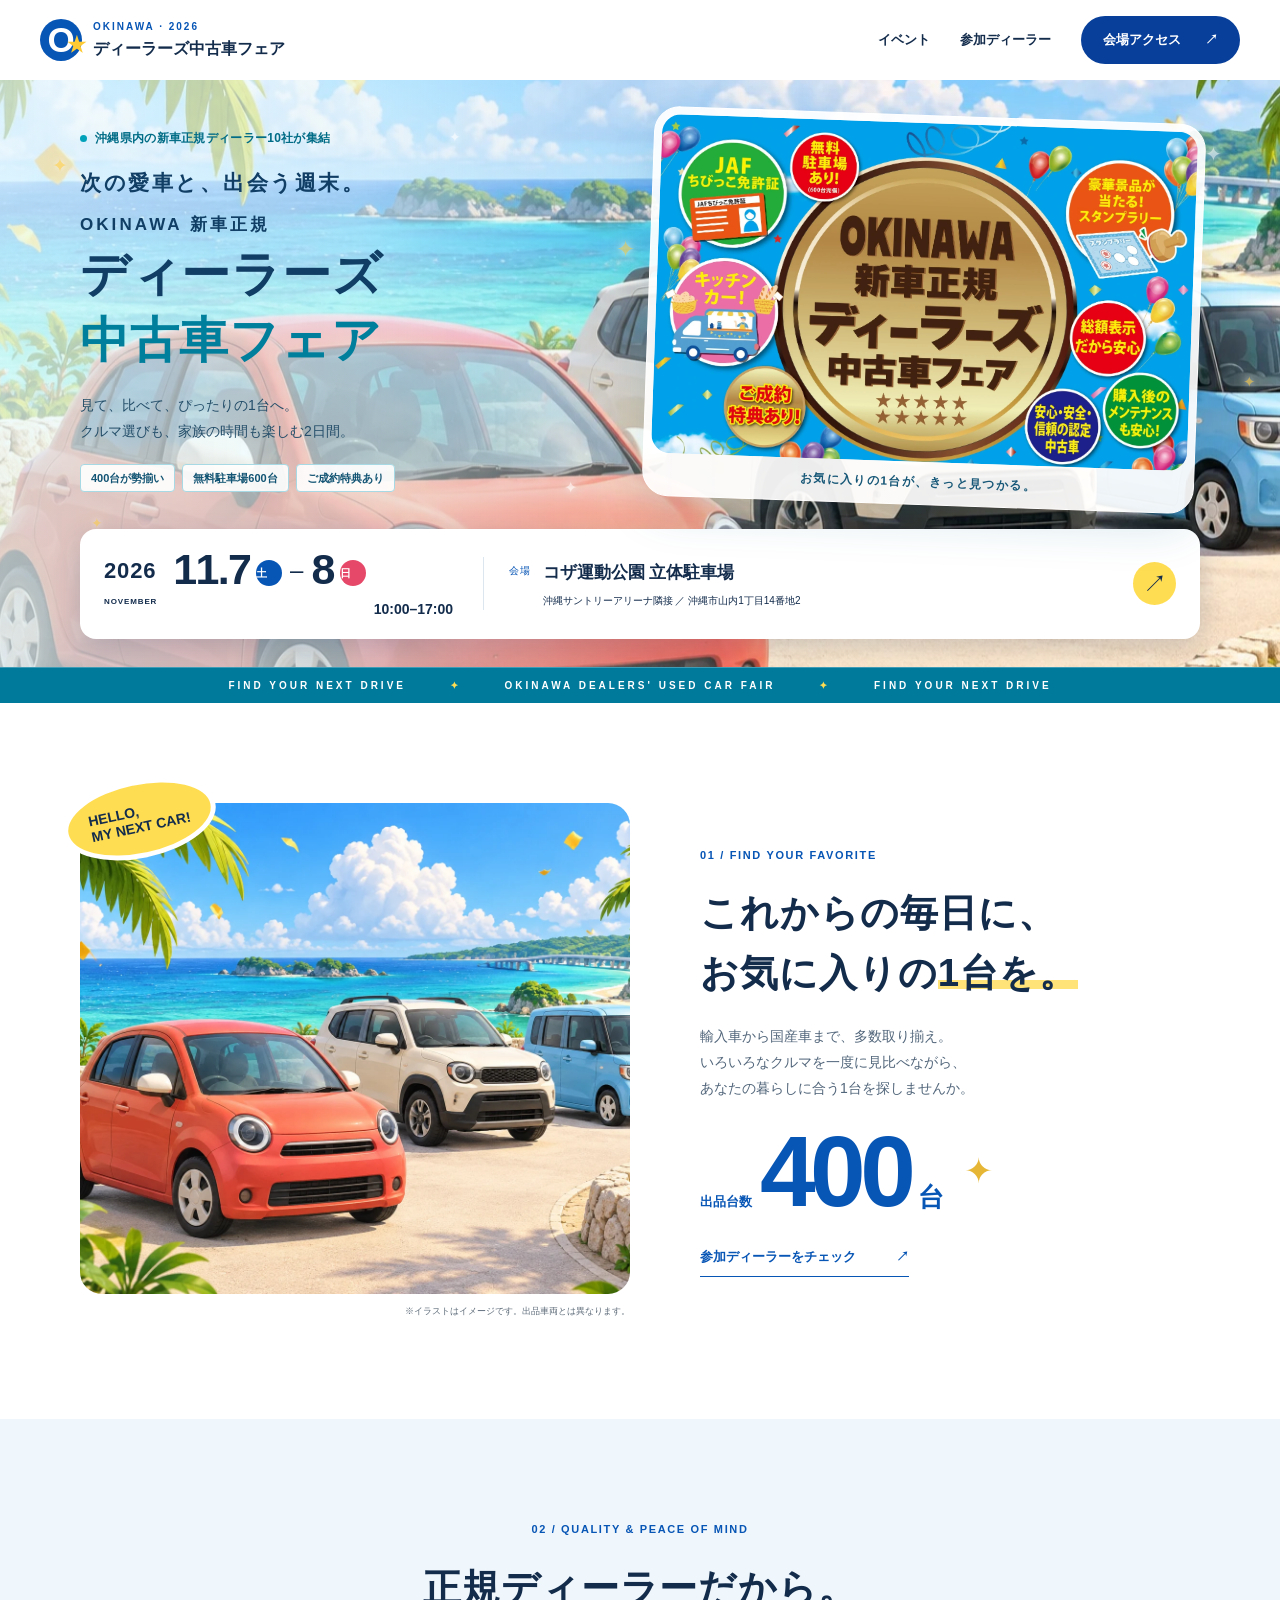
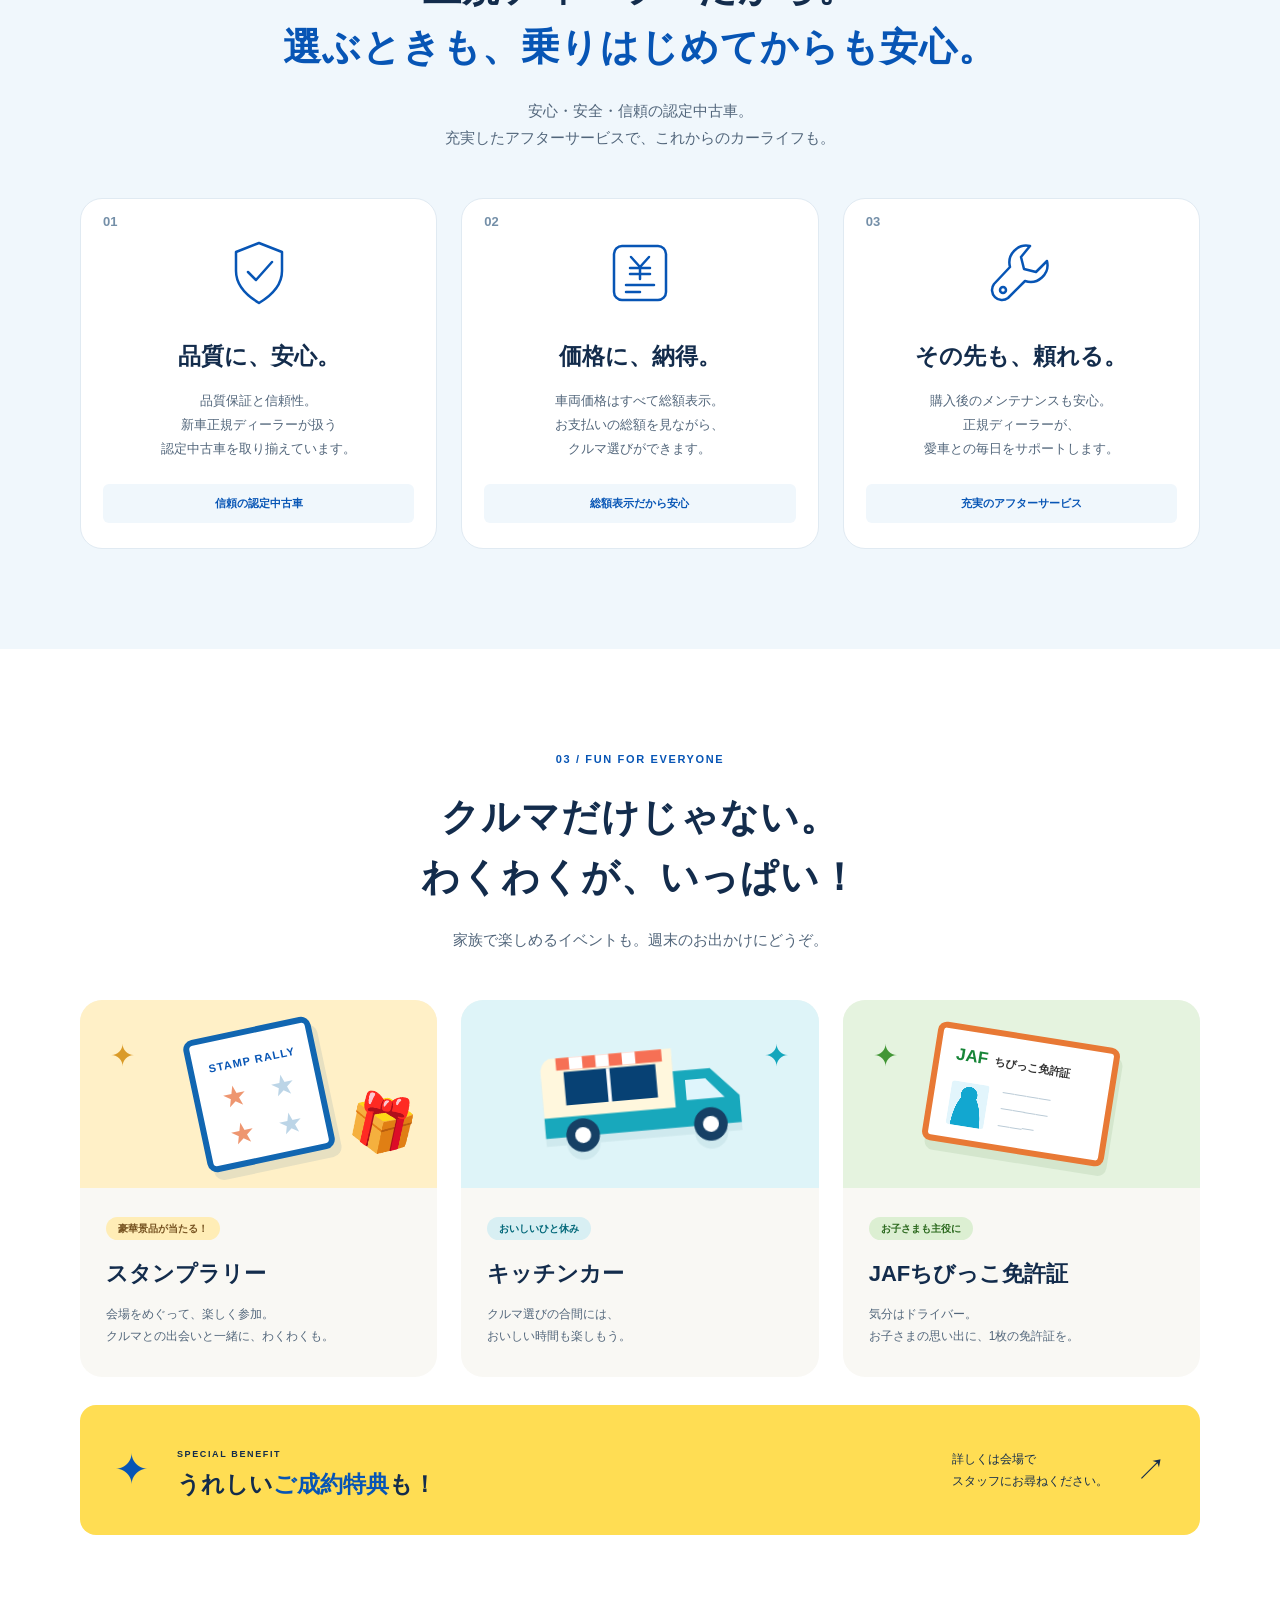
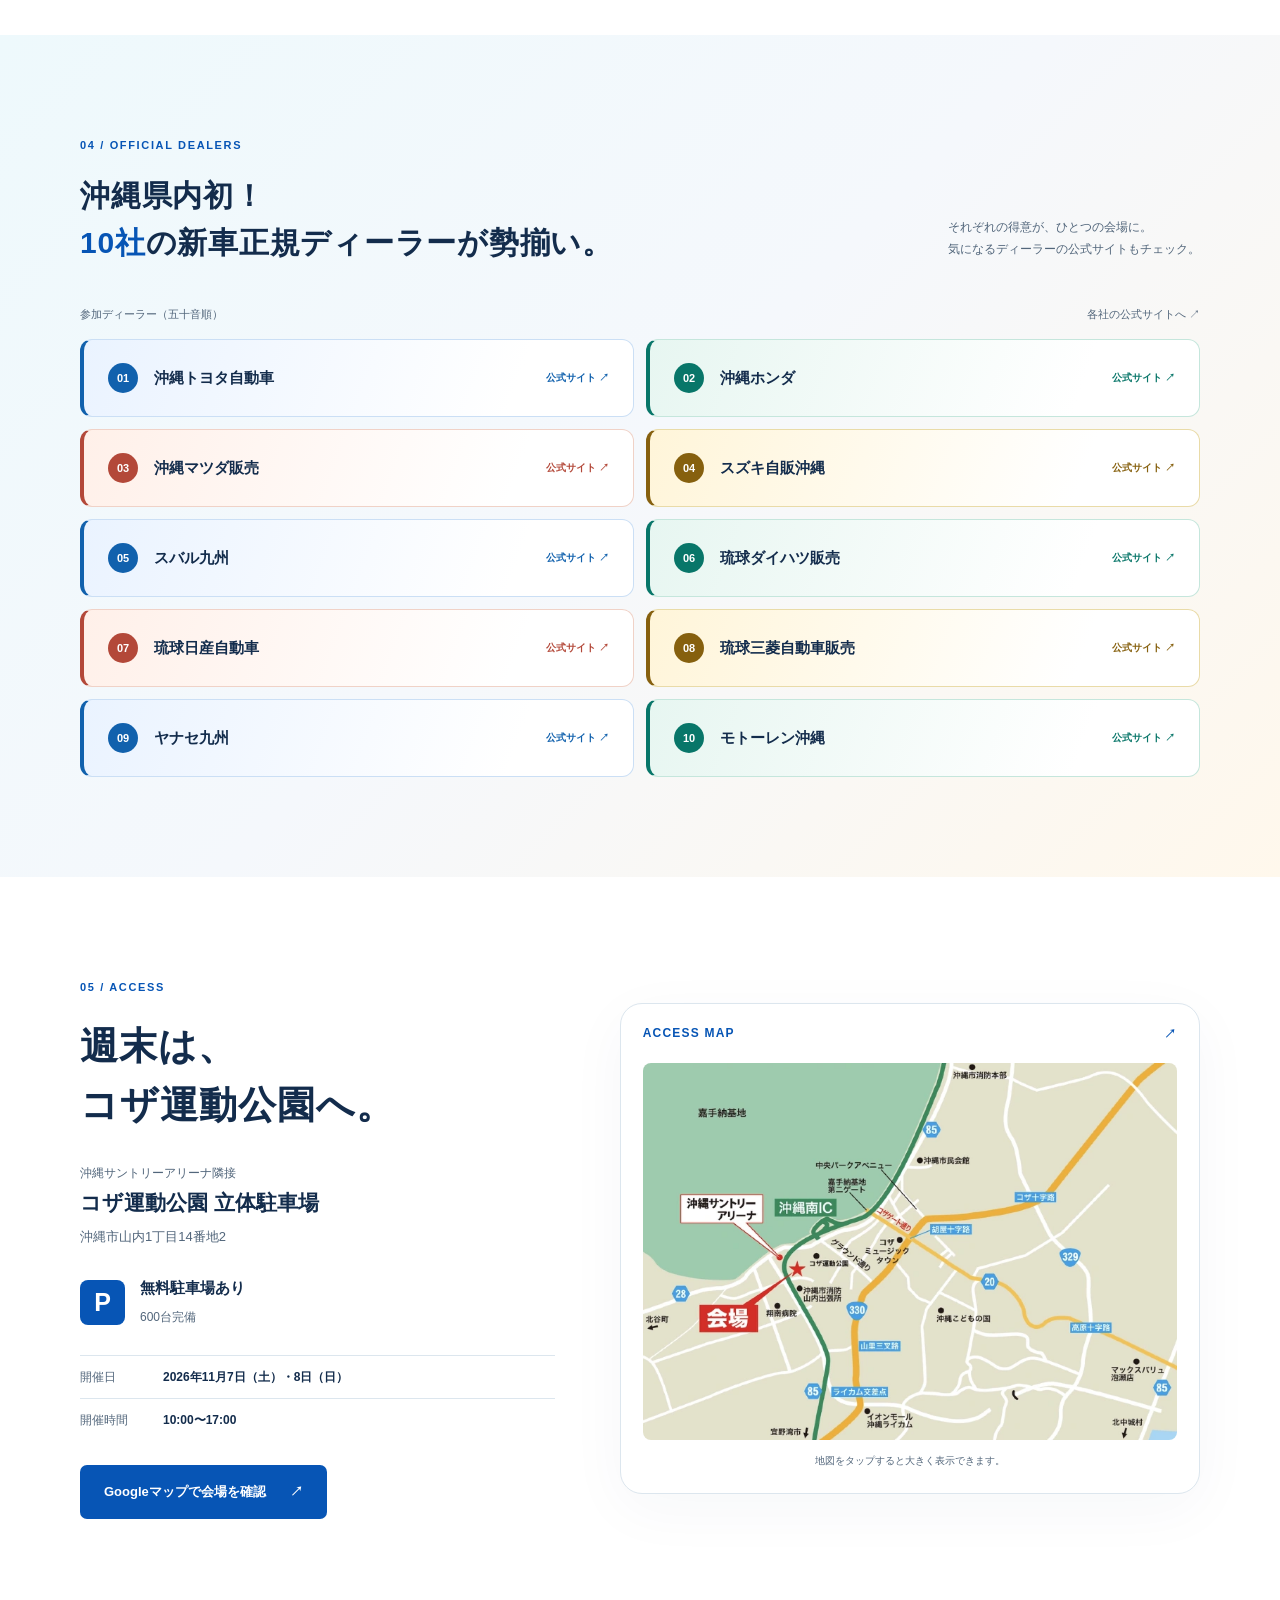
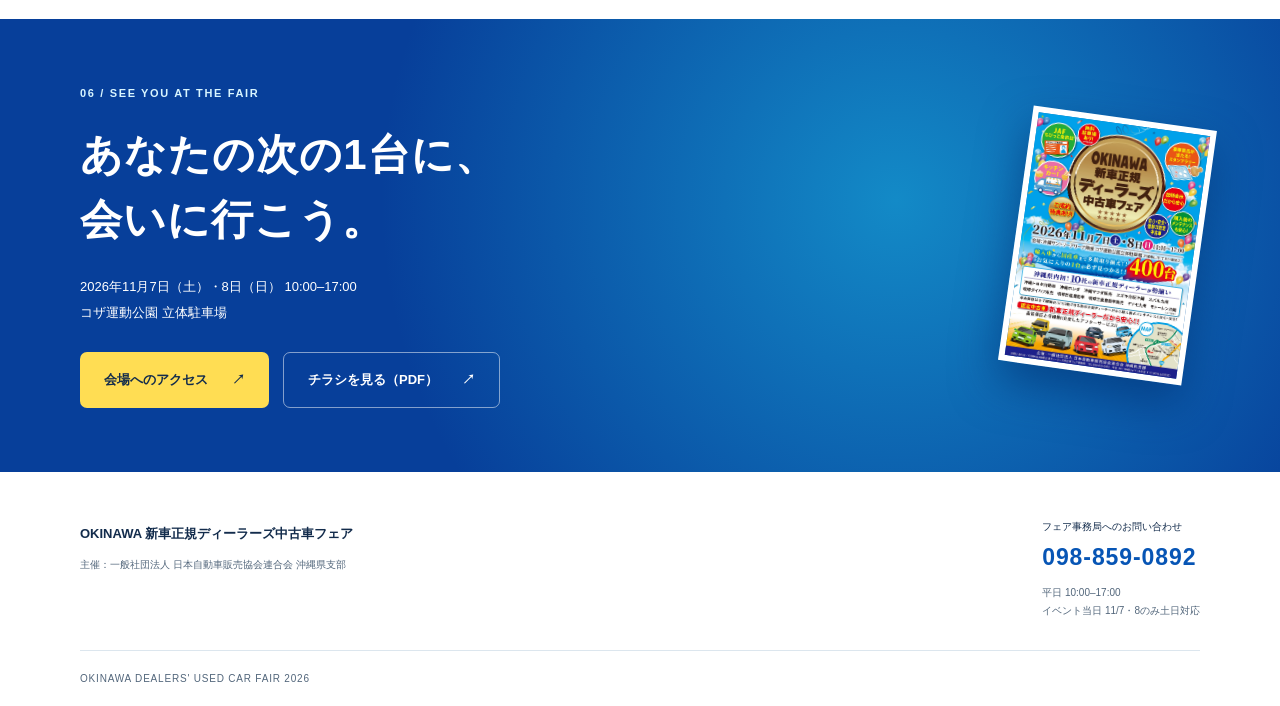
==== commit d8c9c2bf: "Add coordinated color accents to dealer cards" ====
--- a/index.html
+++ b/index.html
@@ -2,15 +2,14 @@
 <html lang="ja">
 <head>
   <meta charset="utf-8">
-  <meta name="robots" content="noindex, nofollow">
   <meta name="viewport" content="width=device-width, initial-scale=1">
   <title>OKINAWA 新車正規ディーラーズ中古車フェア｜2026年11月7日・8日</title>
   <meta name="description" content="沖縄県内10社の新車正規ディーラーが勢揃い。400台の中古車からお気に入りの1台を。2026年11月7日・8日、コザ運動公園立体駐車場で開催。無料駐車場600台完備。">
   <meta name="theme-color" content="#073f9a">
   <link rel="icon" href="./assets/favicon.svg" type="image/svg+xml">
-  <link rel="stylesheet" href="./styles.css?v=20261006-sparkle9">
-  <script src="./script.js?v=20261006-sparkle9" defer></script>
-  <link rel="stylesheet" href="./sp-preview.css?v=20261006-sparkle9">
+  <link rel="stylesheet" href="./styles.css?v=20261006-dealers10">
+  <script src="./script.js?v=20261006-dealers10" defer></script>
+  <link rel="stylesheet" href="./sp-preview.css?v=20261006-dealers10">
 </head>
 <body>
 <svg xmlns="http://www.w3.org/2000/svg" width="0" height="0" style="position:absolute" aria-hidden="true"><symbol id="shield" viewBox="0 0 72 72"><path d="M36 6l23 9v19c0 16-13 26-23 32C26 60 13 50 13 34V15z"/><path d="M25 35l8 8 16-18"/></symbol><symbol id="price" viewBox="0 0 72 72"><rect x="10" y="9" width="52" height="54" rx="8"/><path d="M22 48h28M22 55h14M27 20l9 10 9-10M36 30v12M26 31h20M26 37h20"/></symbol><symbol id="tools" viewBox="0 0 72 72"><path d="M45 9a17 17 0 0 0-20 21L9 47a10 10 0 0 0 14 14l17-17A17 17 0 0 0 62 24L51 35l-12-3-3-12z"/><circle cx="18" cy="53" r="3"/></symbol></svg>
--- a/styles.css
+++ b/styles.css
@@ -55,3 +55,15 @@
 @keyframes hero-glint{0%,42%,82%{opacity:.2;transform:scale(.55) rotate(-12deg)}20%,64%{opacity:1;transform:scale(1.22) rotate(14deg)}100%{opacity:.65;transform:scale(.85) rotate(0)}}
 @media(prefers-reduced-motion:reduce){.hero-sparkles span{animation:none}}
 @media print{.hero-sparkles{display:none}}
+
+/* A coordinated fair palette for the participating dealer cards. */
+.dealers{background:linear-gradient(135deg,#eef9fc 0%,#f5f8fc 50%,#fff8ec 100%)}
+.dealer-grid>a{--dealer-accent:#1161ad;--dealer-tint:#eaf3ff;--dealer-border:#cbdff5;background:linear-gradient(110deg,var(--dealer-tint),#fff 78%);border-color:var(--dealer-border);border-left:4px solid var(--dealer-accent);border-radius:12px}
+.dealer-grid>a:nth-child(4n+2){--dealer-accent:#087669;--dealer-tint:#e7f6f1;--dealer-border:#c5e6dc}
+.dealer-grid>a:nth-child(4n+3){--dealer-accent:#b34839;--dealer-tint:#fff0e9;--dealer-border:#f0d2c7}
+.dealer-grid>a:nth-child(4n){--dealer-accent:#86600e;--dealer-tint:#fff5d9;--dealer-border:#e9dba8}
+.dealer-no{display:grid;place-items:center;flex:0 0 30px;width:30px;height:30px;border-radius:50%;background:var(--dealer-accent);color:#fff;font-weight:700}
+.dealer-link{color:var(--dealer-accent);font-weight:700}
+.dealer-grid>a:hover{border-color:var(--dealer-accent);box-shadow:0 6px 18px #10334c12}
+.dealer-grid>a:focus-visible{outline-color:var(--dealer-accent)}
+@media(max-width:360px){.dealer-no{flex-basis:25px;width:25px;height:25px;font-size:10px}.dealer-grid>a{padding-inline:12px}}
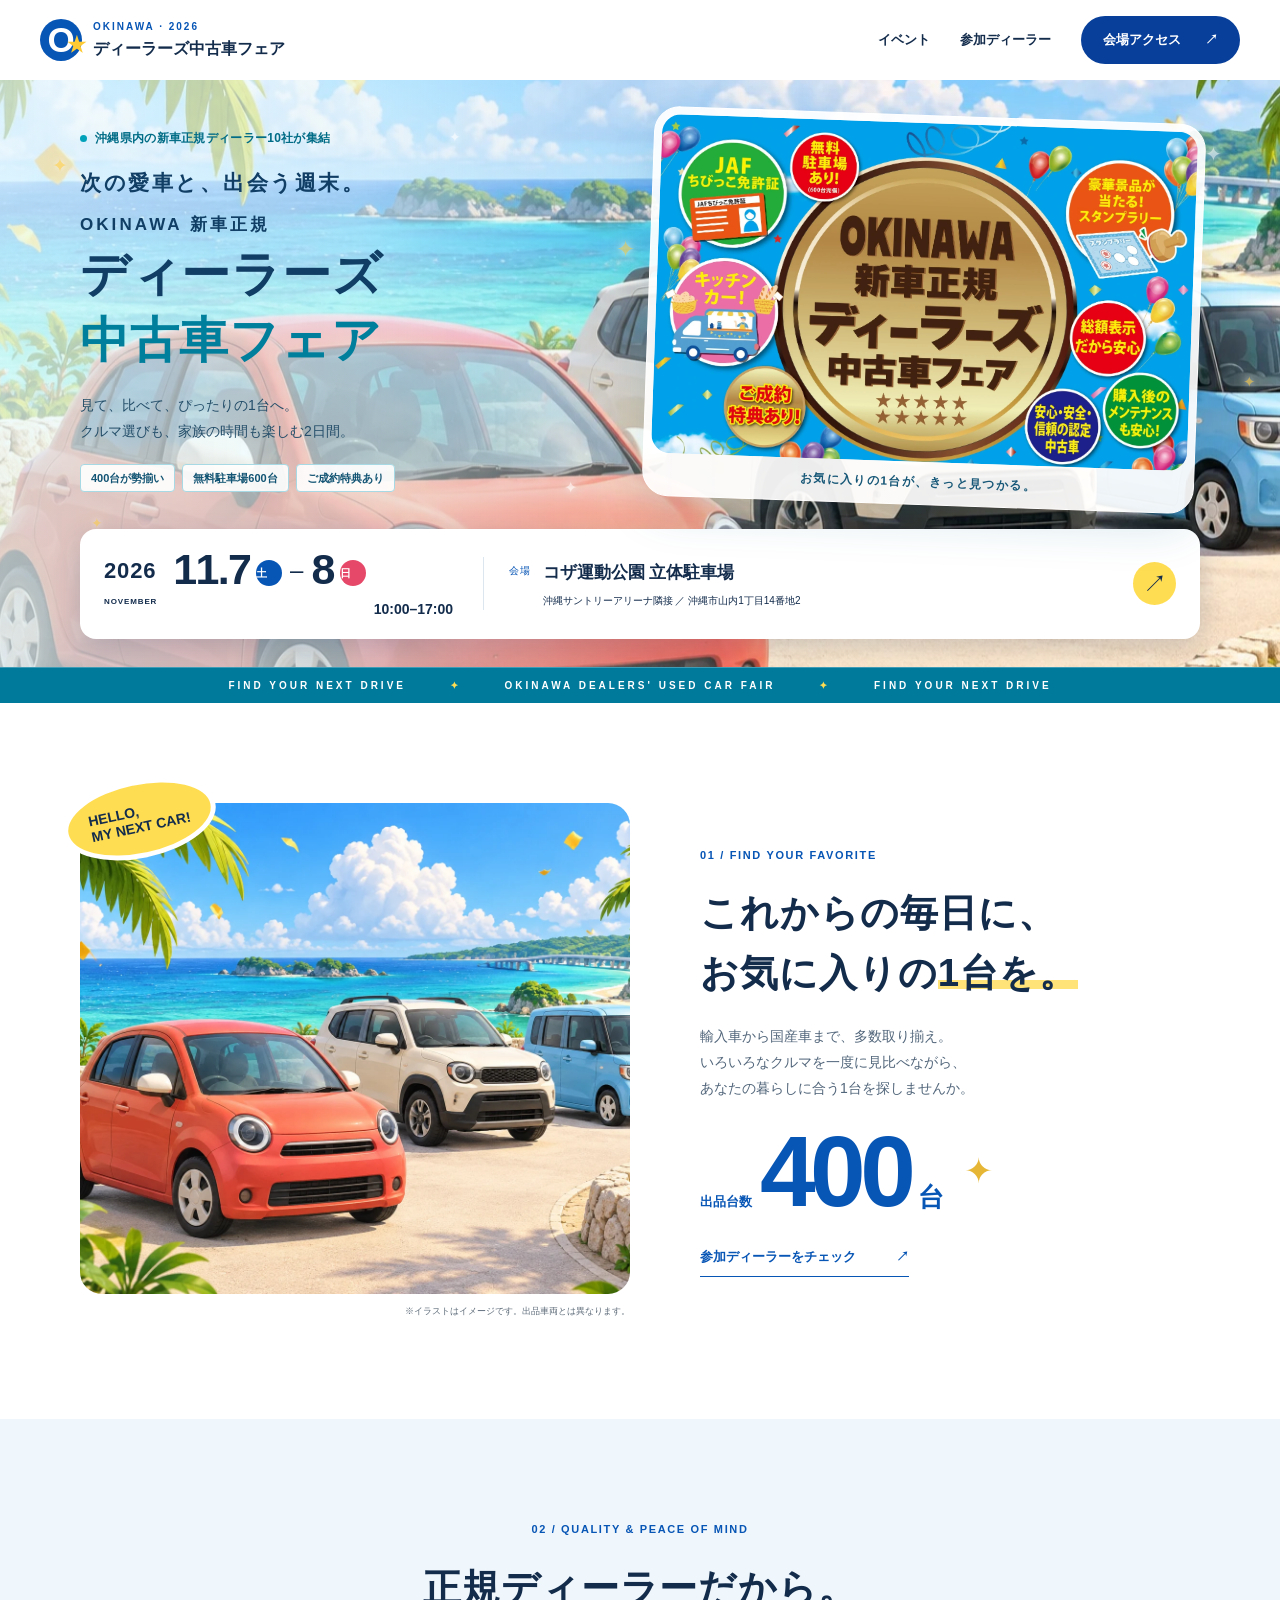
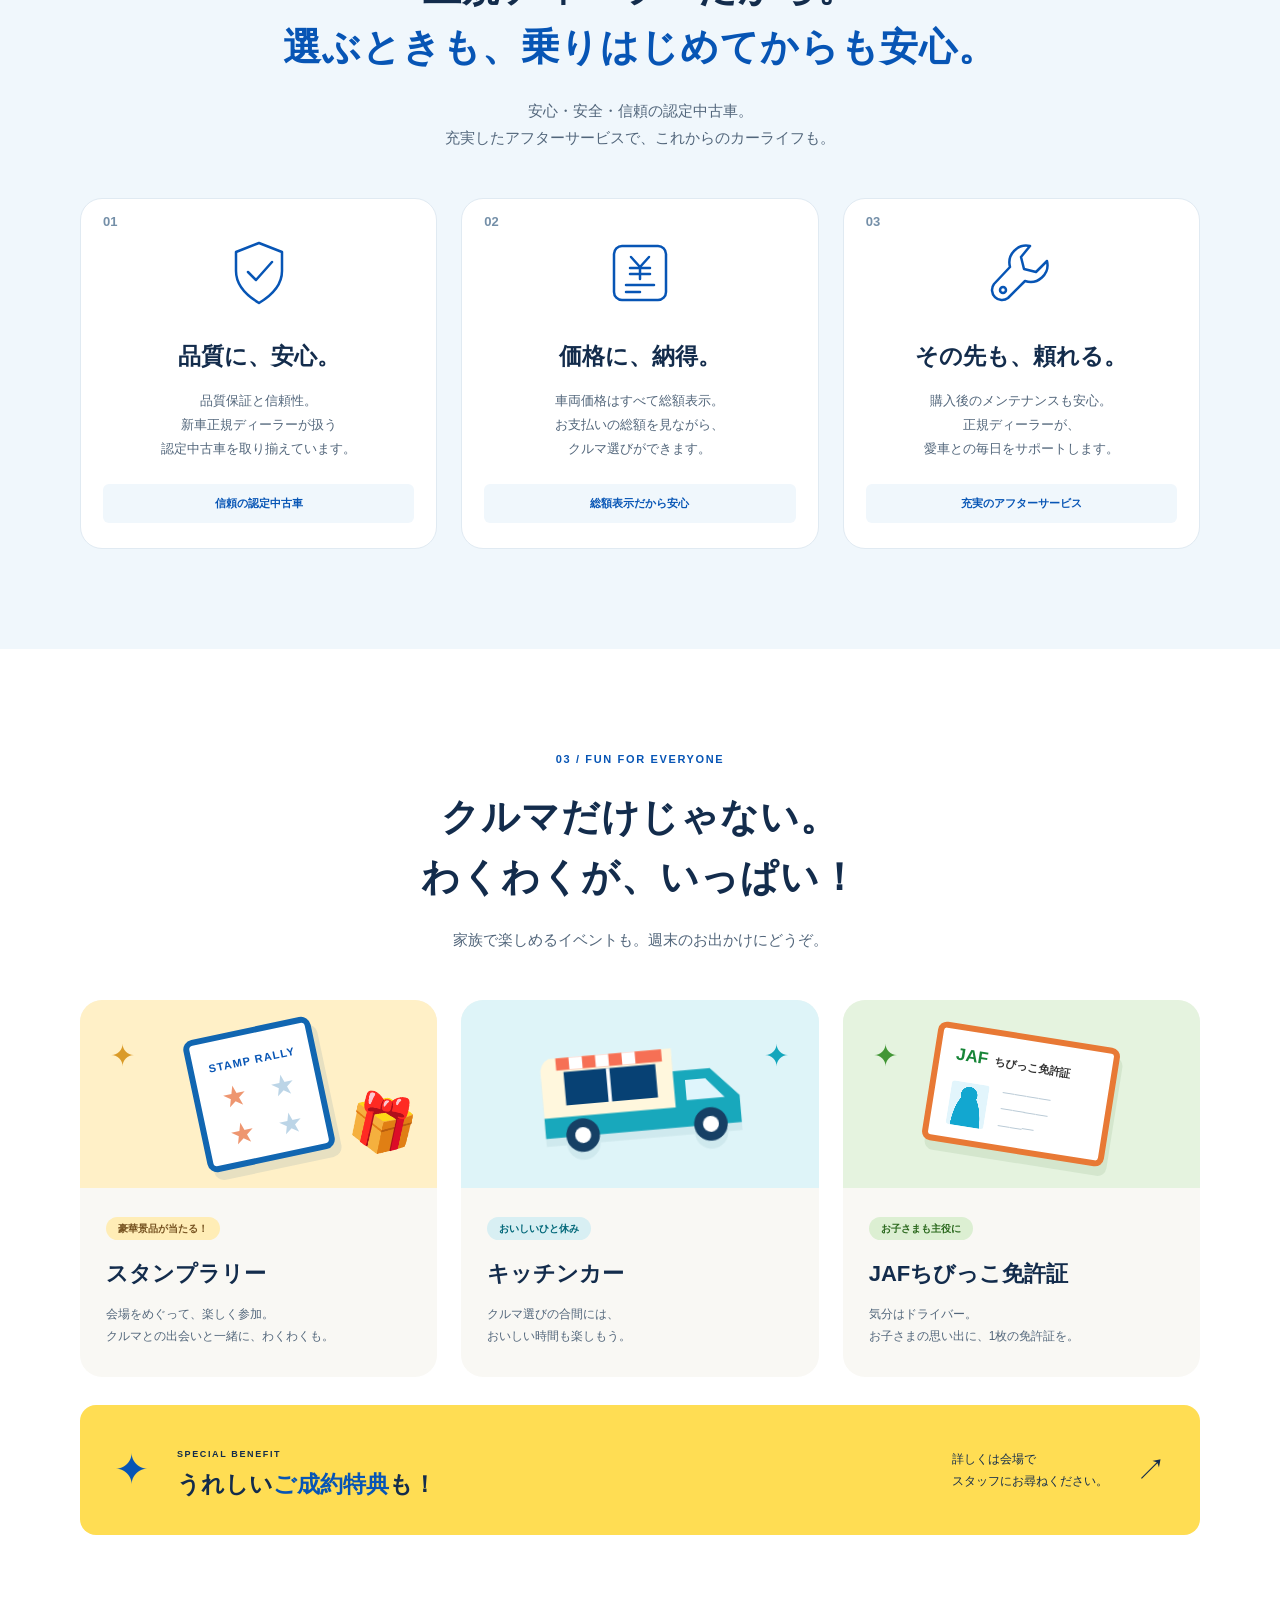
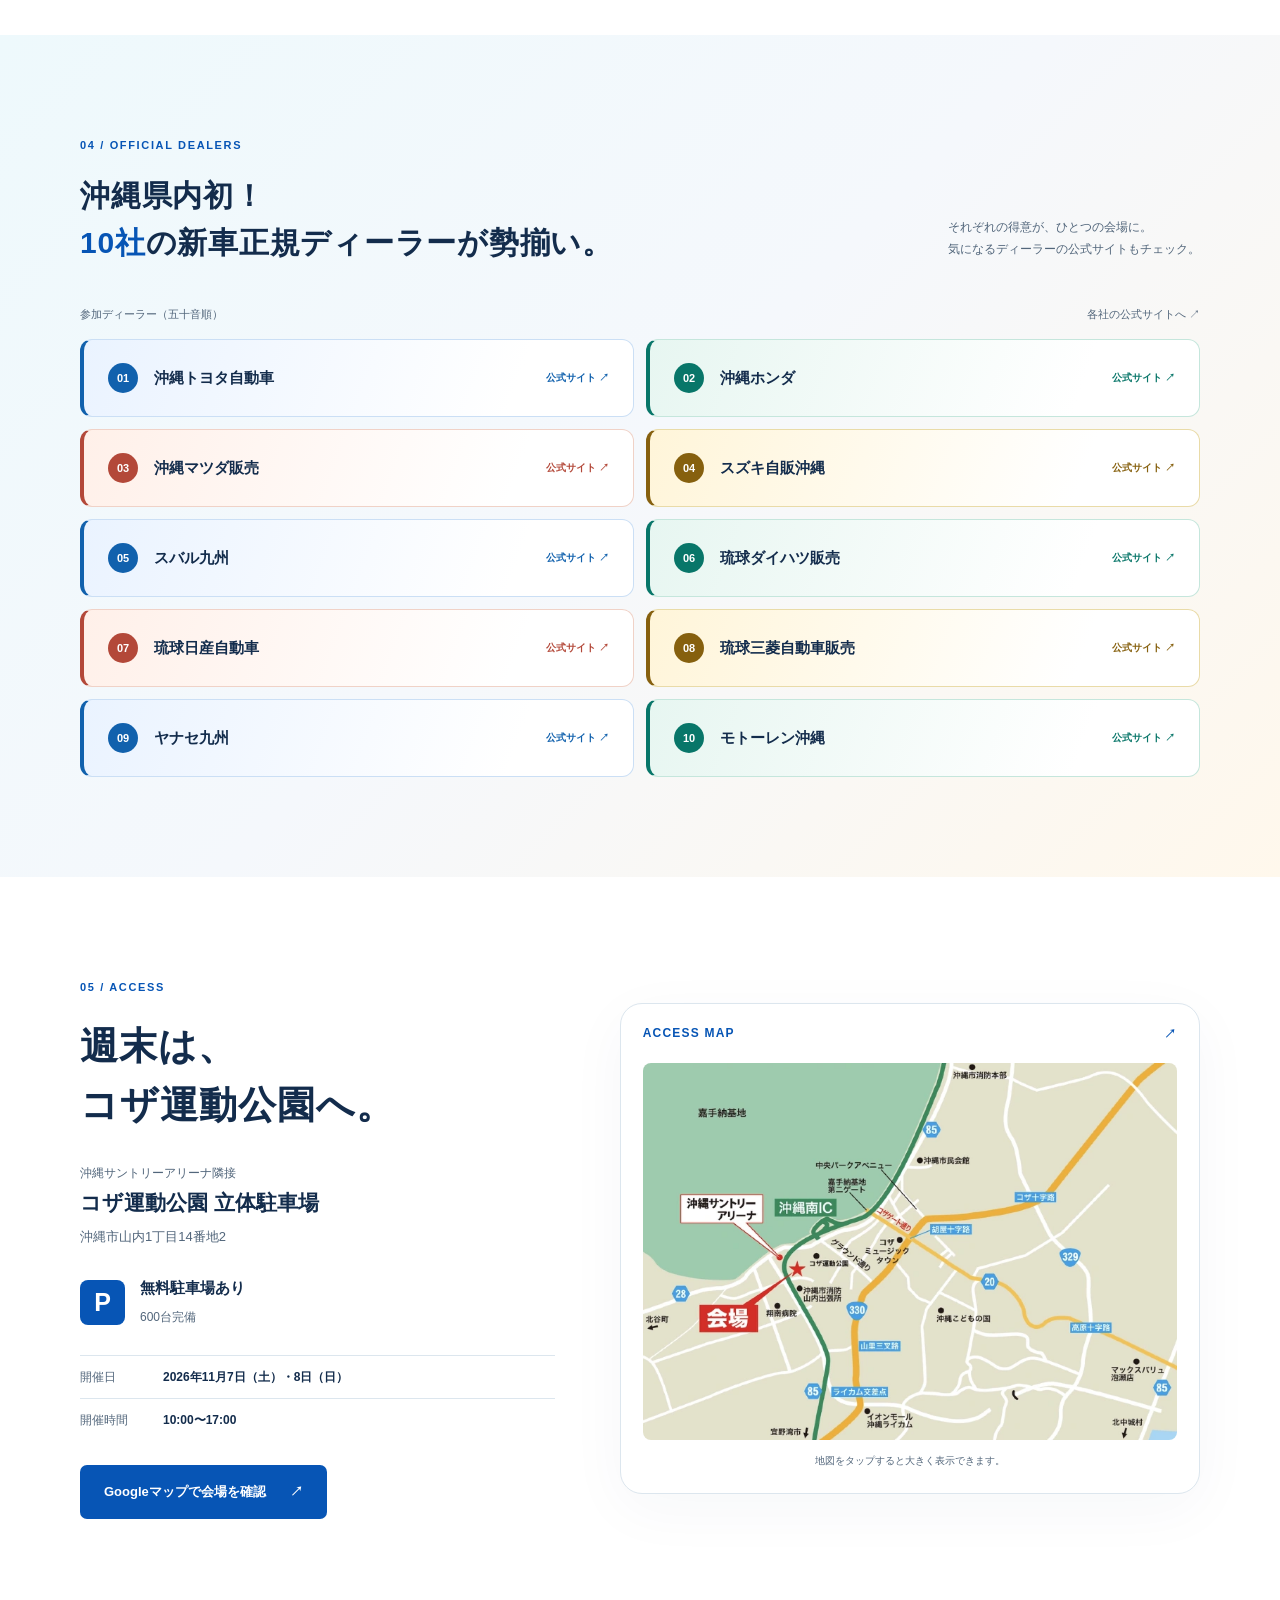
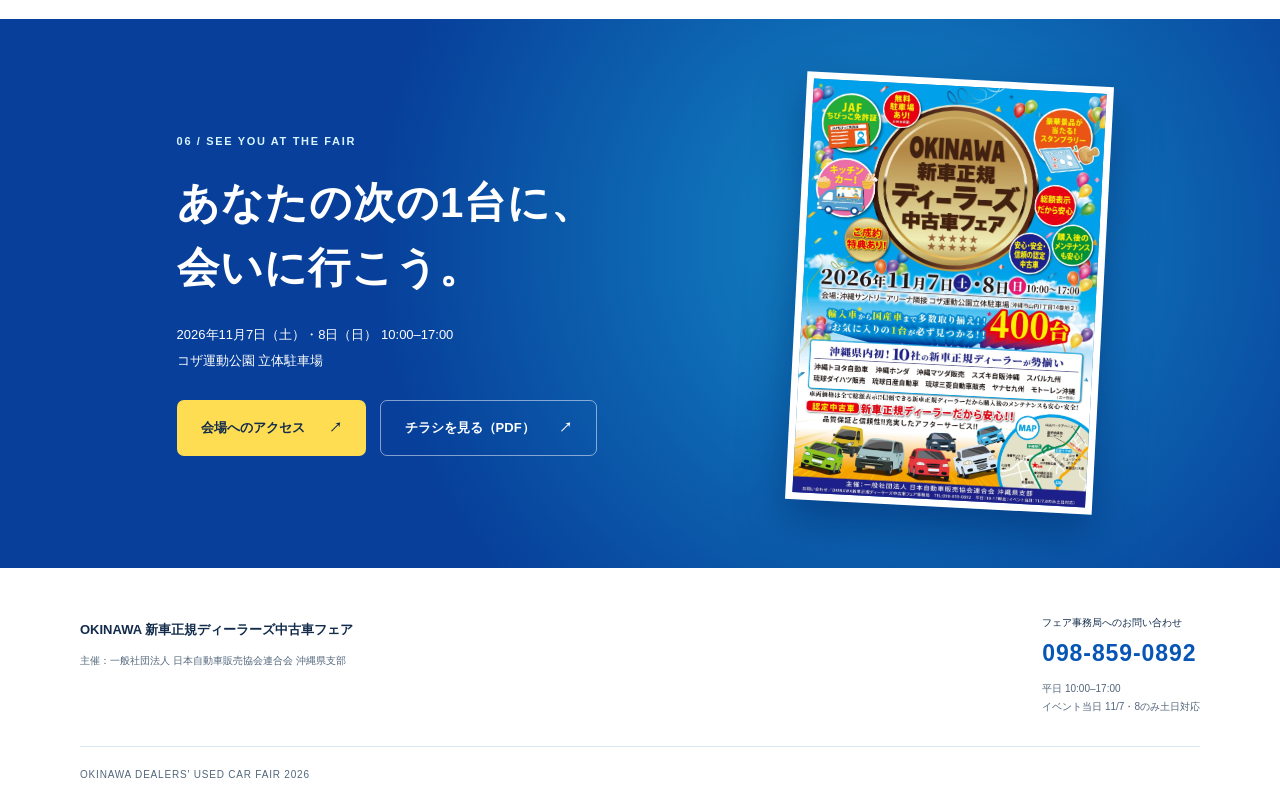
==== commit 7c786530: "Enlarge closing flyer and center it beside the message" ====
--- a/index.html
+++ b/index.html
@@ -7,7 +7,7 @@
   <meta name="description" content="沖縄県内10社の新車正規ディーラーが勢揃い。400台の中古車からお気に入りの1台を。2026年11月7日・8日、コザ運動公園立体駐車場で開催。無料駐車場600台完備。">
   <meta name="theme-color" content="#073f9a">
   <link rel="icon" href="./assets/favicon.svg" type="image/svg+xml">
-  <link rel="stylesheet" href="./styles.css?v=20261006-dealers10">
+  <link rel="stylesheet" href="./styles.css?v=flyer11">
   <script src="./script.js?v=20261006-dealers10" defer></script>
   <link rel="stylesheet" href="./sp-preview.css?v=20261006-dealers10">
 </head>
--- a/styles.css
+++ b/styles.css
@@ -67,3 +67,12 @@
 .dealer-grid>a:hover{border-color:var(--dealer-accent);box-shadow:0 6px 18px #10334c12}
 .dealer-grid>a:focus-visible{outline-color:var(--dealer-accent)}
 @media(max-width:360px){.dealer-no{flex-basis:25px;width:25px;height:25px;font-size:10px}.dealer-grid>a{padding-inline:12px}}
+
+/* Bring the full flyer closer to the closing message and give it more space. */
+@media(min-width:761px){
+ .visit-inner{justify-content:center;gap:clamp(48px,7vw,100px);padding-block:60px}
+ .visit-inner>div{flex:0 1 530px;min-width:0}
+ .flyer-preview{width:clamp(250px,24vw,310px);transform:rotate(3deg);border-width:7px}
+ .flyer-preview:hover{transform:rotate(0deg) scale(1.025)}
+}
+@media(min-width:761px) and (max-width:1000px){.visit-inner{gap:36px}.visit h2{font-size:34px}.flyer-preview{width:250px}}
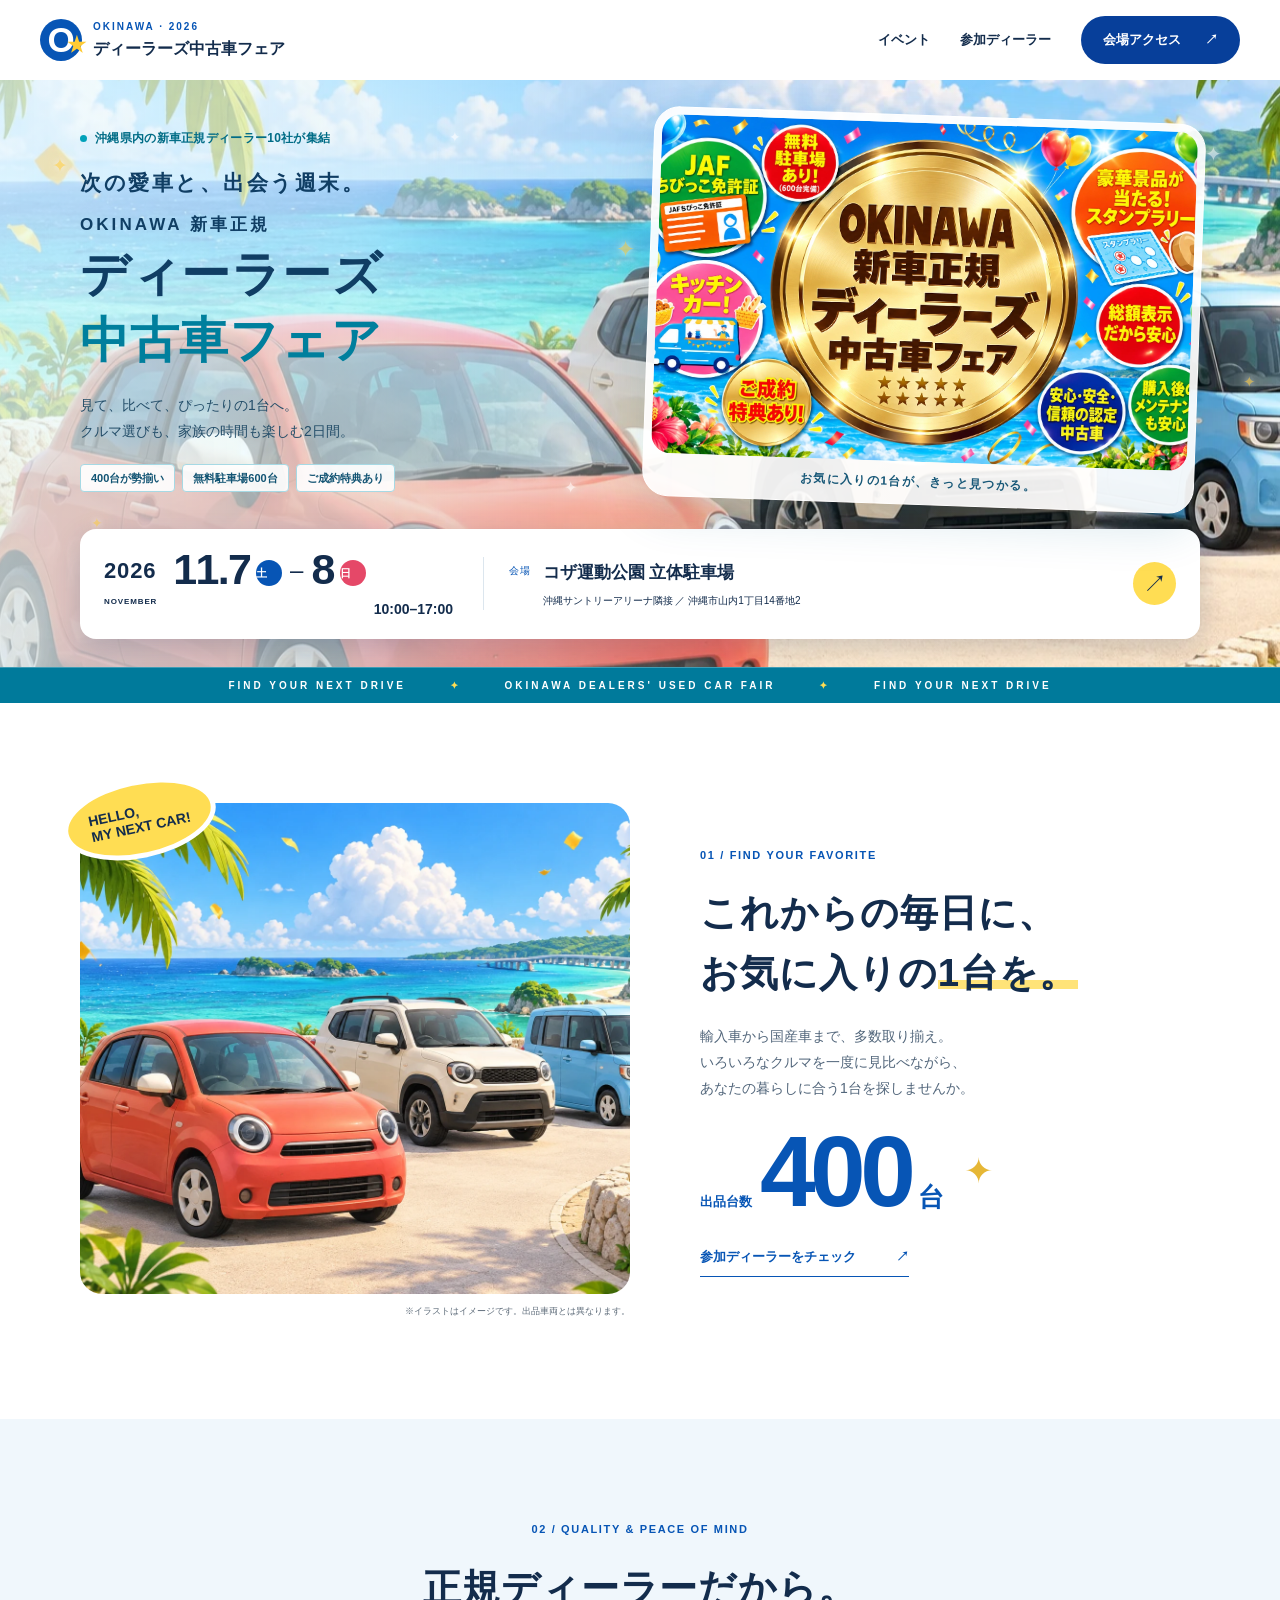
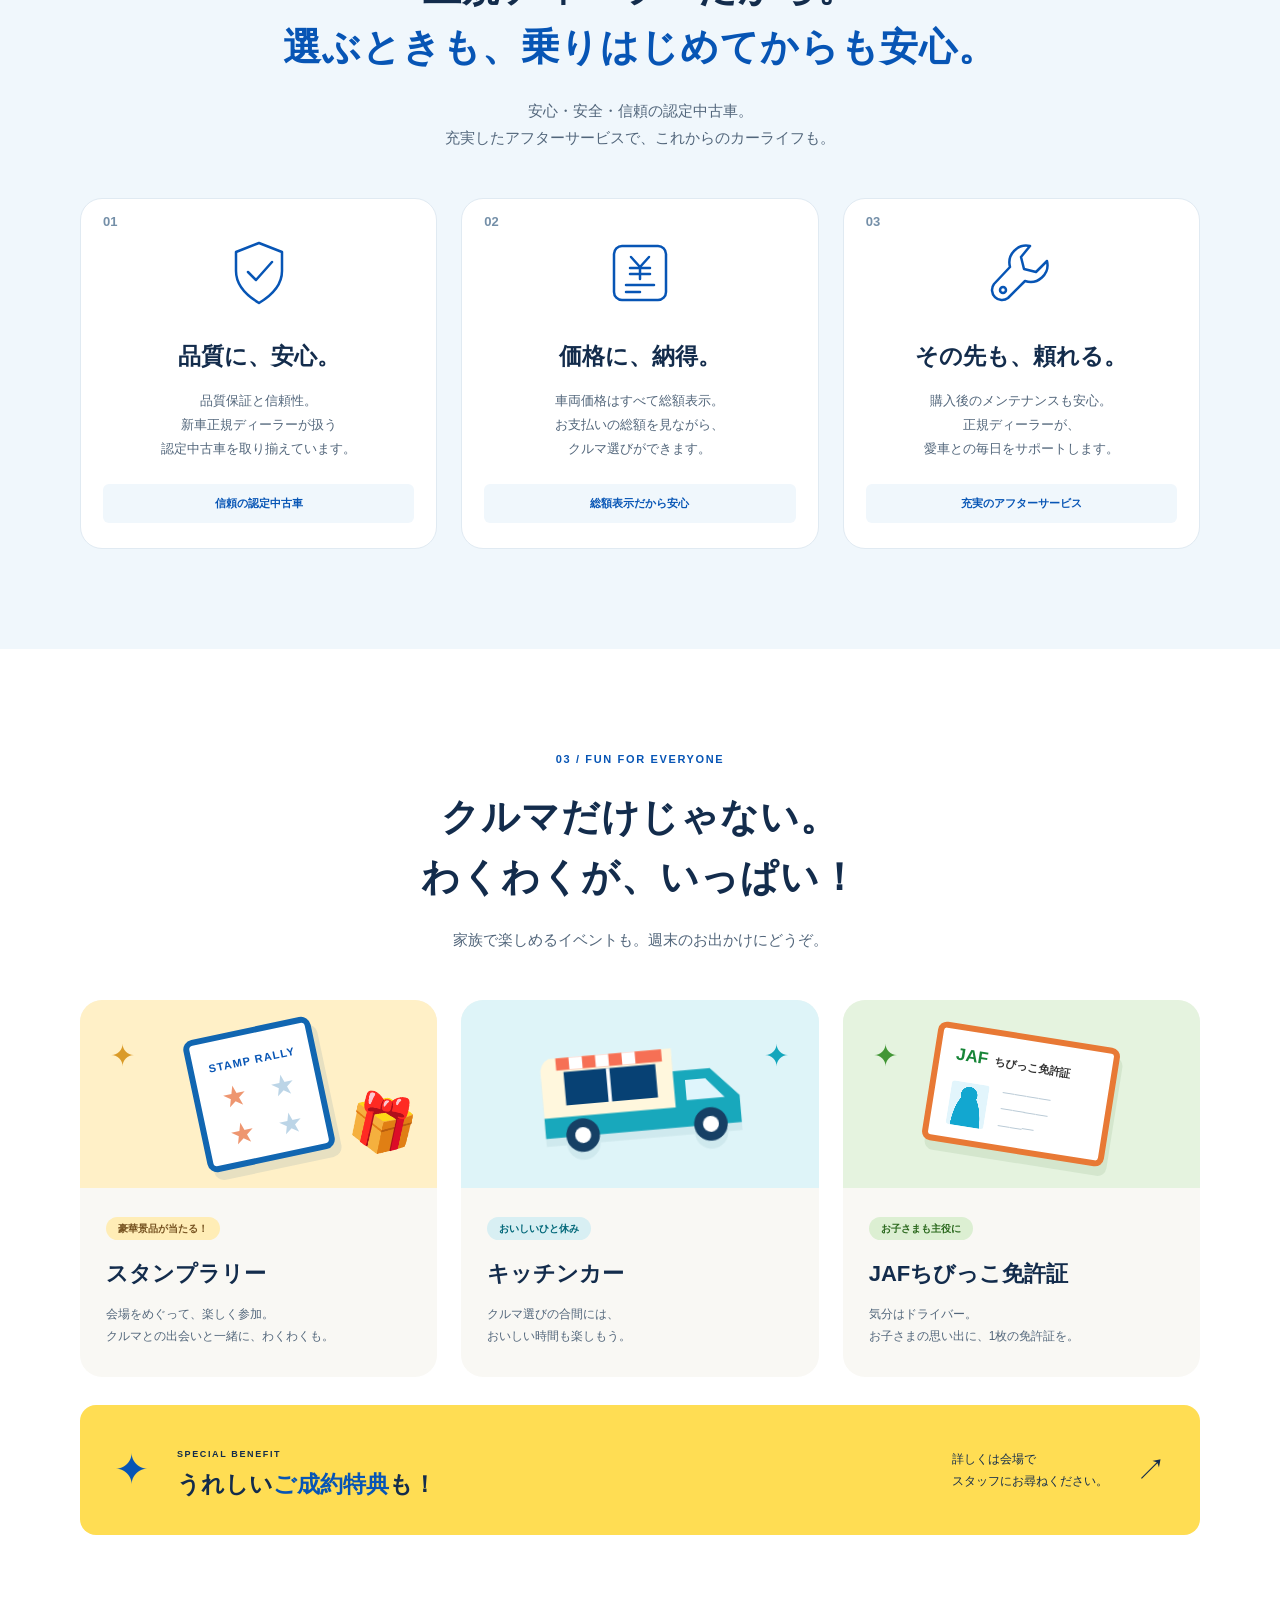
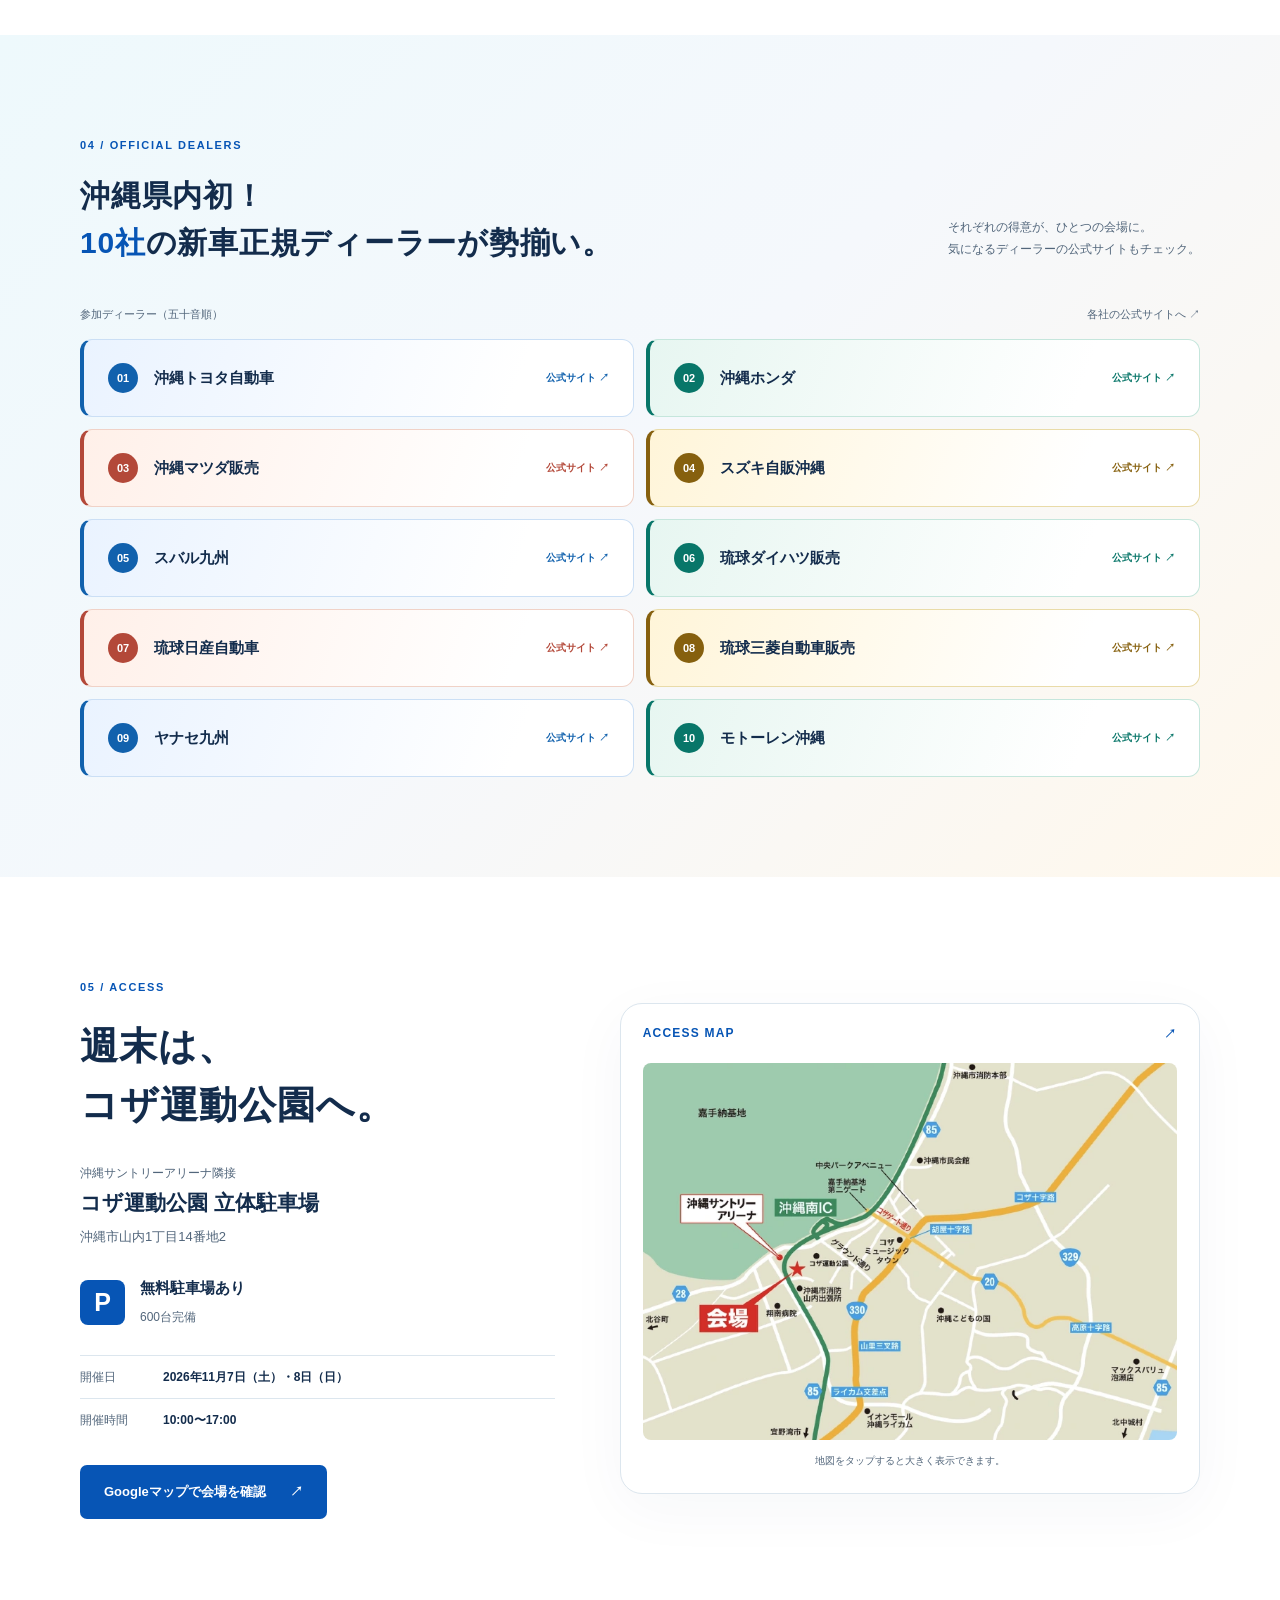
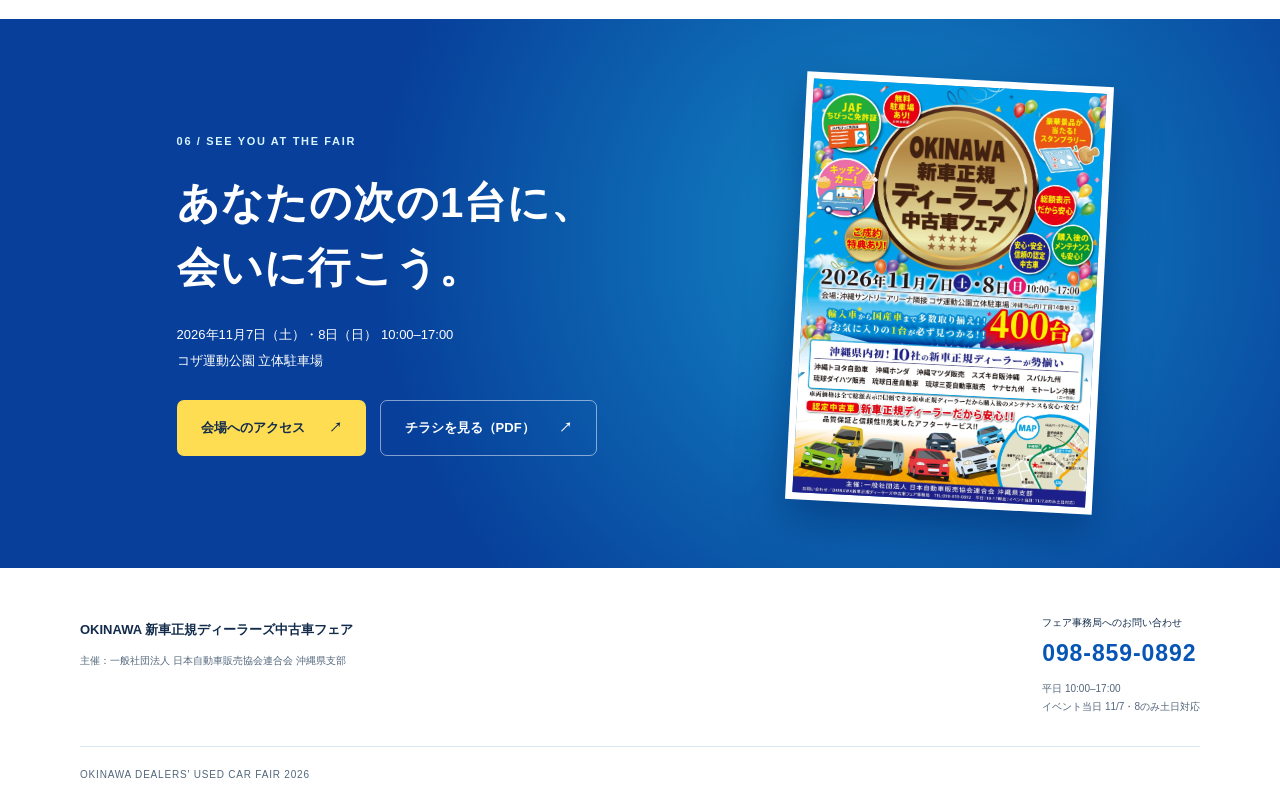
==== commit 20303b4a: "Use upgraded medal artwork on mobile while preserving desktop" ====
--- a/index.html
+++ b/index.html
@@ -7,7 +7,7 @@
   <meta name="description" content="沖縄県内10社の新車正規ディーラーが勢揃い。400台の中古車からお気に入りの1台を。2026年11月7日・8日、コザ運動公園立体駐車場で開催。無料駐車場600台完備。">
   <meta name="theme-color" content="#073f9a">
   <link rel="icon" href="./assets/favicon.svg" type="image/svg+xml">
-  <link rel="stylesheet" href="./styles.css?v=flyer11">
+  <link rel="stylesheet" href="./styles.css?v=mobilemedal12">
   <script src="./script.js?v=20261006-dealers10" defer></script>
   <link rel="stylesheet" href="./sp-preview.css?v=20261006-dealers10">
 </head>
@@ -31,7 +31,7 @@
           <p class="hero-lead">見て、比べて、ぴったりの1台へ。<br>クルマ選びも、家族の時間も楽しむ2日間。</p>
           <div class="hero-tags"><span>400台が勢揃い</span><span>無料駐車場600台</span><span>ご成約特典あり</span></div>
         </div>
-        <div class="hero-art"><img src="./assets/hero-flyer.webp" alt="金色のメダルを囲むバルーン。JAFちびっこ免許証、キッチンカー、スタンプラリーも楽しめる中古車フェア" width="1489" height="943" fetchpriority="high"><span class="art-caption">お気に入りの1台が、きっと見つかる。</span></div>
+        <div class="hero-art"><picture><source media="(max-width: 760px)" srcset="./assets/hero-medal-upgraded.webp" width="1672" height="941"><img src="./assets/hero-flyer.webp" alt="金色のメダルを囲むバルーン。JAFちびっこ免許証、キッチンカー、スタンプラリーも楽しめる中古車フェア" width="1489" height="943" fetchpriority="high"></picture><span class="art-caption">お気に入りの1台が、きっと見つかる。</span></div>
         <div class="event-bar">
           <div class="event-date"><span class="date-year">2026<br><small>NOVEMBER</small></span><div><time datetime="2026-11-07">11.7<span class="day saturday">土</span></time><span class="date-separator">–</span><time datetime="2026-11-08">8<span class="day sunday">日</span></time><span class="time">10:00–17:00</span></div></div>
           <div class="event-place"><span class="label">会場</span><div><strong>コザ運動公園 立体駐車場</strong><small>沖縄サントリーアリーナ隣接 ／ 沖縄市山内1丁目14番地2</small></div></div>
--- a/styles.css
+++ b/styles.css
@@ -76,3 +76,5 @@
  .flyer-preview:hover{transform:rotate(0deg) scale(1.025)}
 }
 @media(min-width:761px) and (max-width:1000px){.visit-inner{gap:36px}.visit h2{font-size:34px}.flyer-preview{width:250px}}
+
+@media(max-width:760px){.hero-art picture{display:block}.hero-art picture img{aspect-ratio:1672/941;object-fit:contain}}
